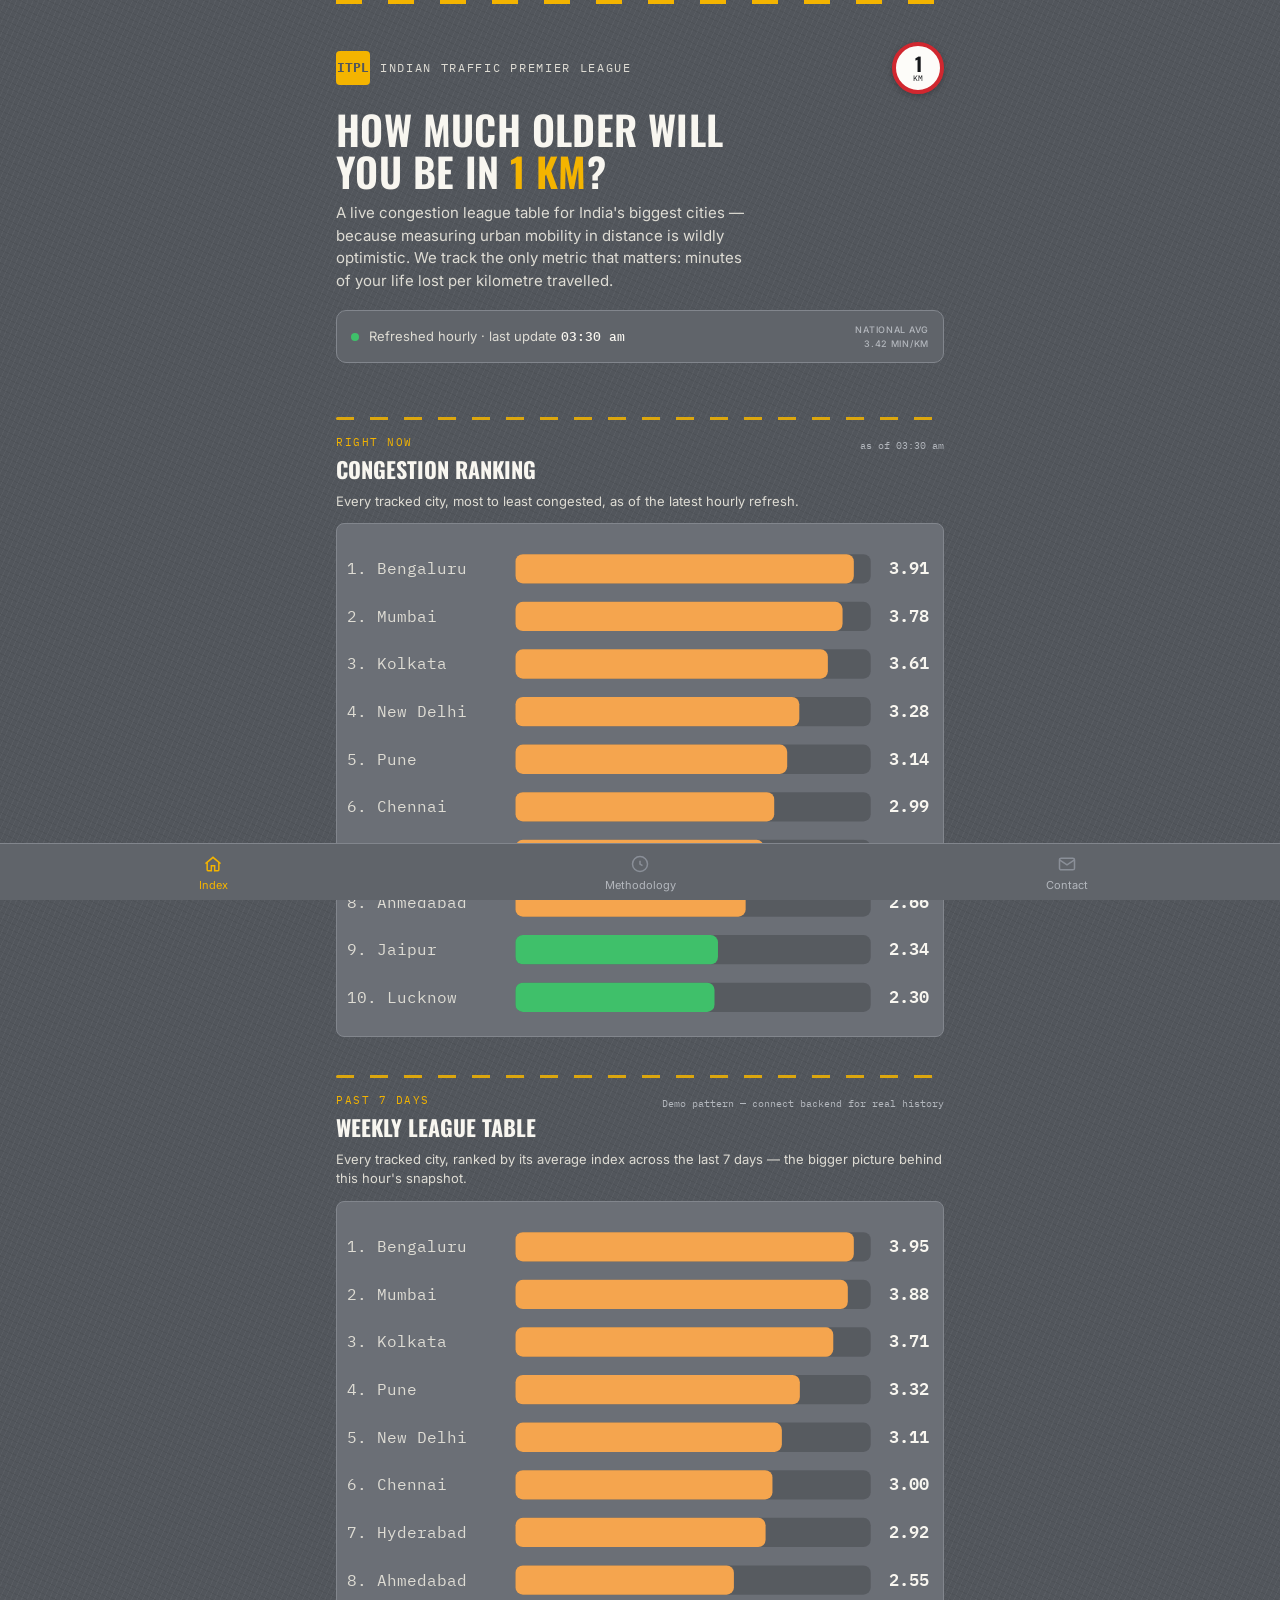
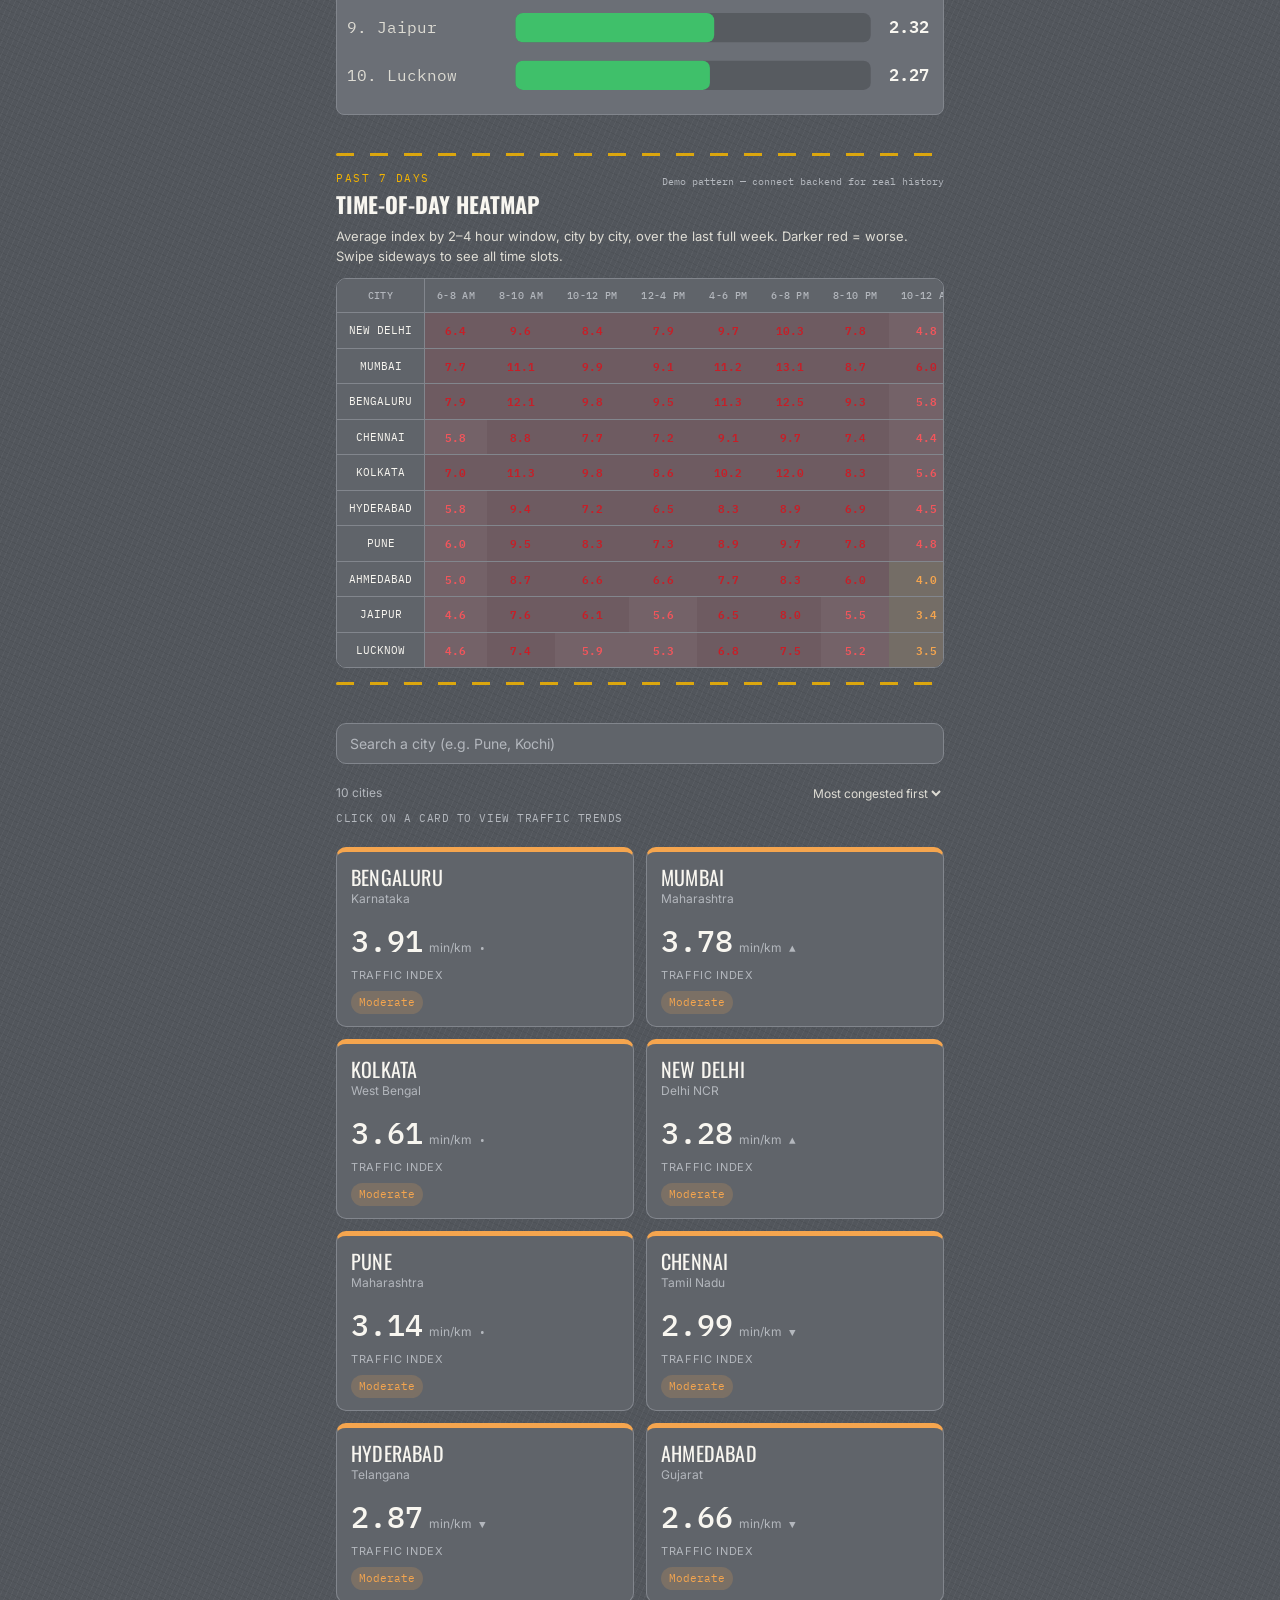
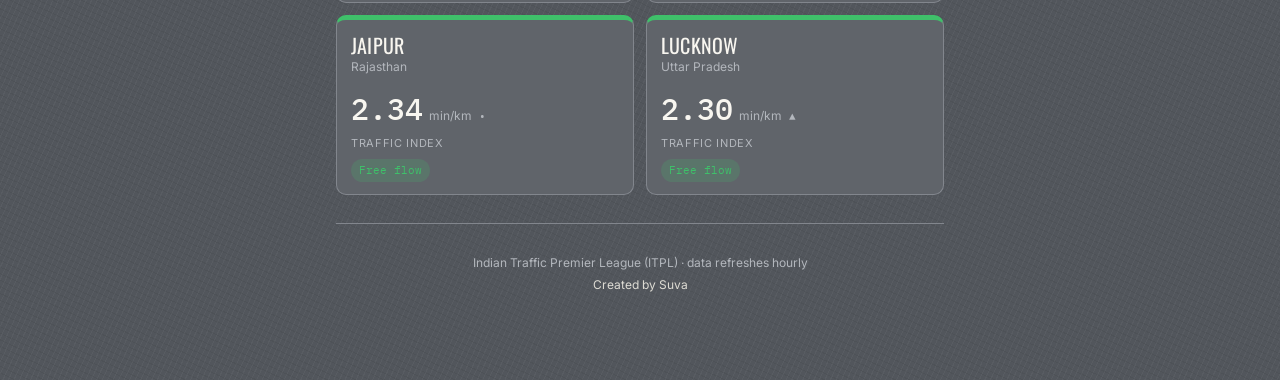
==== index.html @ f3265175 "Cloudfare" ====
<!DOCTYPE html>
<html lang="en">
<head>
<meta charset="UTF-8">
<meta name="viewport" content="width=device-width, initial-scale=1, viewport-fit=cover">
<title>Indian Traffic Premier League (ITPL)</title>
<meta name="description" content="Live traffic congestion league table for India's biggest cities, measured in minutes per kilometre across each city's eight border points. Updated every hour.">
<link rel="canonical" href="https://indian-traffic-premier-league.pages.dev/">

<!-- Open Graph (WhatsApp, Slack, Facebook, LinkedIn previews) -->
<meta property="og:type" content="website">
<meta property="og:site_name" content="Indian Traffic Premier League (ITPL)">
<meta property="og:title" content="Indian Traffic Premier League (ITPL) — Live City Traffic Rankings">
<meta property="og:description" content="Live traffic congestion league table for India's biggest cities, measured in minutes per kilometre. Updated every hour.">
<meta property="og:image" content="https://indian-traffic-premier-league.pages.dev/assets/og/og-home.png">
<meta property="og:image:width" content="1200">
<meta property="og:image:height" content="630">
<meta property="og:url" content="https://indian-traffic-premier-league.pages.dev/">

<!-- Twitter/X card (falls back to the same OG tags above if omitted, but explicit is safer) -->
<meta name="twitter:card" content="summary_large_image">
<meta name="twitter:title" content="Indian Traffic Premier League (ITPL) — Live City Traffic Rankings">
<meta name="twitter:description" content="Live traffic congestion league table for India's biggest cities, measured in minutes per kilometre. Updated every hour.">
<meta name="twitter:image" content="https://indian-traffic-premier-league.pages.dev/assets/og/og-home.png">

<link rel="preconnect" href="https://fonts.googleapis.com">
<link href="https://fonts.googleapis.com/css2?family=Oswald:wght@500;600;700&family=Inter:wght@400;500;600&family=IBM+Plex+Mono:wght@400;500;600&display=swap" rel="stylesheet">
<link rel="stylesheet" href="css/style.css">
</head>
<body>

<div class="wrap">

  <!-- ============ HOME VIEW (hero + ranking + city grid, all Index-tab only) ============ -->
  <main id="view-home" class="view active">

    <!-- HERO / HEADER -->
    <header class="hero">
      <div class="hero-inner">
        <div class="brand-row">
          <div class="brand-mark">ITPL</div>
          <div class="brand-name">Indian Traffic Premier League</div>
          <div class="speed-sign" aria-hidden="true">
            <span class="speed-sign-num">1</span>
            <span class="speed-sign-unit">KM</span>
          </div>
        </div>
        <h1 class="headline">How much older will<br>you be in <em>1&nbsp;km</em>?</h1>
        <p class="hero-sub">A live congestion league table for India's biggest cities — because measuring urban mobility in distance is wildly optimistic. We track the only metric that matters: minutes of your life lost per kilometre travelled.</p>

        <div class="live-ticker">
          <span class="live-dot" aria-hidden="true"></span>
          <span class="live-ticker-text">Refreshed hourly · last update <strong id="lastUpdated">—</strong></span>
          <div class="national-index">
            <span>National avg</span>
            <span id="nationalIndex">—</span>
          </div>
        </div>
      </div>
    </header>

    <!-- CITY RANKING (all cities, unfiltered) -->
    <section class="ranking-section">
      <div class="lane-divider" aria-hidden="true"></div>
      <div class="ranking-header">
        <div>
          <div class="page-eyebrow" style="margin-bottom:2px;">Right now</div>
          <h2 class="ranking-title">Congestion ranking</h2>
        </div>
        <span class="ranking-note" id="rankingNote"></span>
      </div>
      <p class="ranking-sub">Every tracked city, most to least congested, as of the latest hourly refresh.</p>
      <div class="chart-wrap ranking-wrap" id="rankingChart"><div class="chart-loading">Loading ranking…</div></div>
    </section>

    <!-- WEEKLY RANKING (avg index over the last 7 days) -->
    <section class="ranking-section">
      <div class="lane-divider" aria-hidden="true"></div>
      <div class="ranking-header">
        <div>
          <div class="page-eyebrow" style="margin-bottom:2px;">Past 7 days</div>
          <h2 class="ranking-title">Weekly league table</h2>
        </div>
        <span class="ranking-note" id="weeklyRankingNote"></span>
      </div>
      <p class="ranking-sub">Every tracked city, ranked by its average index across the last 7 days — the bigger picture behind this hour's snapshot.</p>
      <div class="chart-wrap ranking-wrap" id="weeklyRankingChart"><div class="chart-loading">Loading weekly ranking…</div></div>
    </section>

    <!-- TIME-OF-DAY HEATMAP -->
    <section class="ranking-section">
      <div class="lane-divider" aria-hidden="true"></div>
      <div class="ranking-header">
        <div>
          <div class="page-eyebrow" style="margin-bottom:2px;">Past 7 days</div>
          <h2 class="ranking-title">Time-of-day heatmap</h2>
        </div>
        <span class="ranking-note" id="heatmapNote"></span>
      </div>
      <p class="ranking-sub">Average index by 2–4 hour window, city by city, over the last full week. Darker red = worse. Swipe sideways to see all time slots.</p>
      <div class="heatmap-wrap" id="heatmapView"><div class="chart-loading">Loading heatmap…</div></div>
      <div class="lane-divider" aria-hidden="true"></div>
    </section>

    <div class="controls">
      <input type="search" id="citySearch" class="search-input" placeholder="Search a city (e.g. Pune, Kochi)" aria-label="Search city">
    </div>

    <div class="sort-row">
      <span id="cityCount">— cities</span>
      <label for="sortSelect" class="sr-only">Sort cities</label>
      <select id="sortSelect">
        <option value="index-desc">Most congested first</option>
        <option value="index-asc">Free-flowing first</option>
        <option value="name-asc">City name (A–Z)</option>
      </select>
    </div>

    <p class="grid-hint">Click on a card to view traffic trends</p>

    <div id="cityGrid" class="city-grid" aria-live="polite"></div>
    <div id="emptyState" class="empty-state" style="display:none;">No cities match your search.</div>

  </main>

  <!-- ============ METHODOLOGY VIEW ============ -->
  <section id="view-methodology" class="view">
    <div class="page-header">
      <div class="page-eyebrow">Methodology</div>
      <h2 class="page-title">How the index is built</h2>
      <p class="page-intro">The index turns live driving times into one honest number per city: how many minutes it currently takes to cover one kilometre, on average, along that city's busiest cross-city corridors.</p>
    </div>

    <div class="method-step">
      <div class="method-num">1</div>
      <div class="method-body">
        <h3>Fix eight border points</h3>
        <p>Every city gets eight reference points sitting roughly at its outer limits: North, South, East, West, North-East, North-West, South-East and South-West — typically toll plazas, checkposts or well-known junctions at the city boundary.</p>
      </div>
    </div>

    <div class="method-step">
      <div class="method-num">2</div>
      <div class="method-body">
        <h3>Drive four corridors, not eight legs</h3>
        <p>The eight points form four opposite pairs. We pull live, traffic-aware driving distance and duration for each pair:</p>
        <ul>
          <li>East → West</li>
          <li>North → South</li>
          <li>North-East → South-West</li>
          <li>North-West → South-East</li>
        </ul>
        <p>Together these four corridors cut through the city centre from every compass direction, giving a fair read on congestion regardless of which side of town you're on.</p>
      </div>
    </div>

    <div class="method-step">
      <div class="method-num">3</div>
      <div class="method-body">
        <h3>Pull live traffic, not the timetable time</h3>
        <p>Each request is sent with a departure time of "now," which forces Google's routing engine to return traffic-aware duration rather than free-flow base time. This is what makes the index reflect what a driver would actually experience right now.</p>
      </div>
    </div>

    <div class="method-step">
      <div class="method-num">4</div>
      <div class="method-body">
        <h3>Convert to one number: minutes per kilometre</h3>
        <p>We add up the distance of all four corridors and the traffic-aware time it takes to drive them, then divide time by distance:</p>
        <div class="formula-box">Index (min/km) = Total travel time (min) ÷ Total distance (km)</div>
        <p>A city where the index reads 4.5 means: on average, expect roughly four-and-a-half minutes for every kilometre travelled along its main cross-city routes right now. Lower is better — it means traffic is moving freely.</p>
      </div>
    </div>

    <div class="method-step">
      <div class="method-num">5</div>
      <div class="method-body">
        <h3>Refresh every hour</h3>
        <p>A scheduled job re-runs the calculation for every city once an hour and republishes the results, so the index tracks how congestion builds through the morning and evening peaks and eases overnight.</p>
      </div>
    </div>

    <h3 style="font-family:var(--font-display);text-transform:uppercase;font-size:16px;margin:26px 0 4px;">Reading the congestion bands</h3>
    <div class="legend-grid">
      <div class="legend-item"><span class="legend-swatch" style="background:var(--signal-green)"></span>Free flow — under 2.5 min/km</div>
      <div class="legend-item"><span class="legend-swatch" style="background:var(--caution-amber)"></span>Moderate — 2.5 to 4 min/km</div>
      <div class="legend-item"><span class="legend-swatch" style="background:var(--alert-red)"></span>Heavy — 4 to 6 min/km</div>
      <div class="legend-item"><span class="legend-swatch" style="background:var(--severe-red)"></span>Severe — above 6 min/km</div>
    </div>

    <div class="caveat-box">
      <strong>Honest limitations.</strong> Border points approximate a city's outer limits and are periodically reviewed as cities grow — they are reference markers, not administrative boundaries. Because the index averages just four corridors, it describes overall cross-city conditions, not any single street or your specific route. Treat it as a city-level pulse check, not a substitute for live navigation before you drive.
    </div>
  </section>

  <!-- ============ CONTACT VIEW ============ -->
  <section id="view-contact" class="view">
    <div class="page-header">
      <div class="page-eyebrow">Contact</div>
      <h2 class="page-title">Get in touch</h2>
      <p class="page-intro">Spotted a wrong border point, a city we're missing, or an idea worth adding? Tell us.</p>
    </div>

    <div class="contact-card">
      <h3>Send feedback</h3>
      <p>This opens your email app with a message addressed to <span class="email-line">suvadipchakraborty@gmail.com</span>. Edit it however you like before sending.</p>
      <label class="sr-only" for="fbSubject">Subject</label>
      <input class="feedback-input" id="fbSubject" type="text" placeholder="Subject, e.g. Wrong border point for Nagpur">
      <label class="sr-only" for="fbMessage">Message</label>
      <textarea class="feedback-input" id="fbMessage" placeholder="Tell us what you noticed or what you'd like to see..."></textarea>
      <button class="btn-primary" id="sendFeedback">Open in email app →</button>
    </div>

    <div class="contact-card">
      <h3>What's useful to include</h3>
      <ul style="font-size:13.5px;color:var(--chalk-dim);padding-left:18px;margin:0;">
        <li>A city you'd like added to the tracked list</li>
        <li>A better/more accurate border checkpoint for an existing city</li>
        <li>Bugs, confusing numbers, or anything that looks off</li>
        <li>Feature ideas — trends, city comparisons, alerts, etc.</li>
      </ul>
    </div>
  </section>

</div>

<!-- ============ CITY DETAIL SHEET ============ -->
<div id="sheetBackdrop" class="sheet-backdrop" role="dialog" aria-modal="true" aria-labelledby="sheetTitle">
  <div class="sheet" style="position:relative;">
    <button class="sheet-close" id="sheetClose" aria-label="Close">✕</button>
    <div class="sheet-handle"></div>
    <div class="sheet-state" id="sheetState"></div>
    <h2 class="sheet-title" id="sheetTitle"></h2>

    <div class="sheet-index-big">
      <span class="val" id="sheetIndexVal"></span>
      <span class="unit">min / km · <span id="sheetLevel"></span></span>
    </div>
    <div class="level-tag" id="sheetLevelTag" style="display:inline-block;"></div>

    <div class="compass" id="compass">
      <div class="center-mark"></div>
    </div>

    <h3 style="font-family:var(--font-display);text-transform:uppercase;font-size:14px;margin:6px 0 2px;">Corridor breakdown</h3>
    <div class="leg-list" id="legList"></div>

    <div class="trend-section">
      <div class="trend-title-row">
        <h3>Last 24 hours</h3>
        <span class="trend-note" id="trend24Note"></span>
      </div>
      <div class="chart-wrap" id="chart24h"><div class="chart-loading">Loading trend…</div></div>
    </div>

    <div class="trend-section">
      <div class="trend-title-row">
        <h3>Last 7 days <span class="trend-sub">(latest hour each day)</span></h3>
        <span class="trend-note" id="trend7dNote"></span>
      </div>
      <div class="chart-wrap" id="chart7d"><div class="chart-loading">Loading trend…</div></div>
    </div>

    <div class="sheet-note">Distances and times are pulled with a live departure time, so they reflect current traffic rather than the free-flow baseline. Figures update every hour.</div>
  </div>
</div>

<!-- ============ BOTTOM NAV ============ -->
<nav class="bottom-nav">
  <button data-view="home" class="active">
    <span class="icon">
      <svg width="20" height="20" viewBox="0 0 24 24" fill="none" stroke="#8a8f98" stroke-width="1.8"><path d="M3 11.5 12 4l9 7.5"/><path d="M5 10v9a1 1 0 0 0 1 1h4v-6h4v6h4a1 1 0 0 0 1-1v-9"/></svg>
    </span>
    Index
  </button>
  <button data-view="methodology">
    <span class="icon">
      <svg width="20" height="20" viewBox="0 0 24 24" fill="none" stroke="#8a8f98" stroke-width="1.8"><circle cx="12" cy="12" r="9"/><path d="M12 8v4l3 2"/></svg>
    </span>
    Methodology
  </button>
  <button data-view="contact">
    <span class="icon">
      <svg width="20" height="20" viewBox="0 0 24 24" fill="none" stroke="#8a8f98" stroke-width="1.8"><rect x="3" y="5" width="18" height="14" rx="2"/><path d="m3 7 9 6 9-6"/></svg>
    </span>
    Contact
  </button>
</nav>

<div class="wrap">
  <footer>
    <div>Indian Traffic Premier League (ITPL) · data refreshes hourly</div>
    <div class="credit">Created by Suva</div>
  </footer>
</div>

<script src="js/app.js"></script>
</body>
</html>
---- css/style.css ----
/* =========================================================
   The Great Indian Traffic Index
   Design system: "Highway Milestone"
   Asphalt darks + kilometre-stone paint colours + odometer type
   ========================================================= */

:root {
  /* Colour tokens â€” "daytime asphalt" road palette */
  --asphalt:        #52565c;
  --asphalt-2:      #60646a;
  --asphalt-3:      #6b6f76;
  --asphalt-4:      #797d84;
  --lane-line:      #82868d;
  --chalk:          #f8f6f0;
  --chalk-dim:      #dedcd4;
  --muted:          #b3b7bd;

  --milestone-yellow:#f4b400;
  --milestone-yellow-deep:#c98e00;
  --signal-green:    #3fc06a;
  --caution-amber:   #f5a54e;
  --alert-red:       #f2555b;
  --severe-red:      #c81e27;
  --sign-red:        #d1272f;

  /* Type */
  --font-display: 'Oswald', 'Arial Narrow', sans-serif;
  --font-body: 'Inter', -apple-system, BlinkMacSystemFont, sans-serif;
  --font-mono: 'IBM Plex Mono', 'Courier New', monospace;

  --radius: 10px;
  --max-width: 640px;
}

* { box-sizing: border-box; }

html {
  -webkit-tap-highlight-color: transparent;
  overflow-x: hidden;
  max-width: 100vw;
}

body {
  margin: 0;
  overflow-x: hidden;
  max-width: 100vw;
  background:
    repeating-linear-gradient(115deg, rgba(255,255,255,0.035) 0px, rgba(255,255,255,0.035) 1px, transparent 1px, transparent 5px),
    repeating-linear-gradient(25deg, rgba(0,0,0,0.05) 0px, rgba(0,0,0,0.05) 1px, transparent 1px, transparent 6px),
    var(--asphalt);
  color: var(--chalk);
  font-family: var(--font-body);
  line-height: 1.5;
  -webkit-font-smoothing: antialiased;
  padding-bottom: 72px; /* bottom nav clearance */
}

a { color: inherit; }

.wrap {
  max-width: var(--max-width);
  margin: 0 auto;
  padding: 0 16px;
}

/* ---------- Header / Hero ---------- */

.hero {
  position: relative;
  padding: 28px 0 22px;
  background:
    repeating-linear-gradient(
      90deg,
      var(--milestone-yellow) 0px,
      var(--milestone-yellow) 26px,
      transparent 26px,
      transparent 52px
    );
  background-size: 52px 4px;
  background-repeat: repeat-x;
  background-position: left top;
}

.hero-inner { padding-top: 14px; }

.brand-row {
  display: flex;
  align-items: center;
  gap: 10px;
  margin-bottom: 14px;
}

.brand-mark {
  width: 34px;
  height: 34px;
  border-radius: 4px;
  background: var(--milestone-yellow);
  color: var(--asphalt);
  font-family: var(--font-mono);
  font-weight: 700;
  display: flex;
  align-items: center;
  justify-content: center;
  font-size: 13px;
  flex-shrink: 0;
}

.brand-name {
  font-family: var(--font-mono);
  font-size: 12px;
  letter-spacing: 0.14em;
  text-transform: uppercase;
  color: var(--chalk-dim);
}

.speed-sign {
  margin-left: auto;
  width: 52px;
  height: 52px;
  border-radius: 50%;
  background: #fdfcf9;
  border: 4px solid var(--sign-red);
  box-shadow: 0 2px 6px rgba(0,0,0,0.25);
  display: flex;
  flex-direction: column;
  align-items: center;
  justify-content: center;
  color: #16181b;
  flex-shrink: 0;
  line-height: 1;
}
.speed-sign-num {
  font-family: var(--font-display);
  font-weight: 700;
  font-size: 19px;
}
.speed-sign-unit {
  font-family: var(--font-mono);
  font-size: 8px;
  letter-spacing: 0.04em;
  margin-top: 1px;
}

h1.headline {
  font-family: var(--font-display);
  font-weight: 600;
  font-size: 34px;
  line-height: 1.05;
  letter-spacing: 0.01em;
  text-transform: uppercase;
  margin: 0 0 10px;
}

h1.headline em {
  font-style: normal;
  color: var(--milestone-yellow);
}

.hero-sub {
  color: var(--chalk-dim);
  font-size: 15px;
  max-width: 46ch;
  margin: 0 0 18px;
}

.live-ticker {
  display: flex;
  align-items: center;
  gap: 10px;
  background: var(--asphalt-2);
  border: 1px solid var(--lane-line);
  border-radius: var(--radius);
  padding: 12px 14px;
}

.live-dot {
  width: 8px;
  height: 8px;
  border-radius: 50%;
  background: var(--signal-green);
  box-shadow: 0 0 0 0 rgba(63,192,106,0.6);
  animation: pulse 2.4s infinite;
  flex-shrink: 0;
}

@media (prefers-reduced-motion: reduce) {
  .live-dot { animation: none; }
}

@keyframes pulse {
  0%   { box-shadow: 0 0 0 0 rgba(63,192,106,0.55); }
  70%  { box-shadow: 0 0 0 8px rgba(63,192,106,0); }
  100% { box-shadow: 0 0 0 0 rgba(63,192,106,0); }
}

.live-ticker-text { font-size: 13px; color: var(--chalk-dim); }
.live-ticker-text strong {
  color: var(--chalk);
  font-family: var(--font-mono);
  font-weight: 500;
}

.national-index {
  margin-left: auto;
  text-align: right;
  font-family: var(--font-mono);
  font-size: 20px;
  font-weight: 500;
  color: var(--milestone-yellow);
  white-space: nowrap;
}
.national-index span {
  display: block;
  font-size: 9px;
  color: var(--muted);
  letter-spacing: 0.08em;
  text-transform: uppercase;
  font-family: var(--font-body);
}

/* ---------- Lane divider (road-marking section break) ---------- */

.lane-divider {
  height: 3px;
  margin: 14px 0;
  background: repeating-linear-gradient(
    90deg,
    var(--milestone-yellow) 0px,
    var(--milestone-yellow) 18px,
    transparent 18px,
    transparent 34px
  );
  border-radius: 2px;
  opacity: 0.85;
}

/* ---------- Ranking chart ---------- */

.ranking-section { padding: 18px 0 6px; }

.ranking-header {
  display: flex;
  justify-content: space-between;
  align-items: flex-start;
  gap: 10px;
}

.ranking-title {
  font-family: var(--font-display);
  font-size: 22px;
  text-transform: uppercase;
  margin: 0;
}

.ranking-note {
  font-family: var(--font-mono);
  font-size: 10px;
  color: var(--muted);
  white-space: nowrap;
  margin-top: 4px;
}

.ranking-sub {
  color: var(--chalk-dim);
  font-size: 13px;
  margin: 6px 0 12px;
}

.ranking-wrap { padding: 12px 12px 8px; }

.rank-label { fill: var(--chalk-dim); font-family: var(--font-mono); font-size: 9px; }
.rank-value { fill: var(--chalk); font-family: var(--font-mono); font-size: 9.5px; font-weight: 600; }
.rank-track { fill: rgba(0,0,0,0.18); }

/* ---------- Heatmap ---------- */

.heatmap-wrap {
  overflow-x: auto;
  -webkit-overflow-scrolling: touch;
  border: 1px solid var(--lane-line);
  border-radius: var(--radius);
  background: var(--asphalt-2);
}

.heatmap-table {
  border-collapse: collapse;
  width: max-content;
  min-width: 100%;
}

.heatmap-table th,
.heatmap-table td {
  padding: 9px 12px;
  font-family: var(--font-mono);
  font-size: 11px;
  text-align: center;
  white-space: nowrap;
  border-bottom: 1px solid var(--lane-line);
}

.heatmap-table th {
  color: var(--muted);
  font-weight: 500;
  font-size: 10px;
  text-transform: uppercase;
  letter-spacing: 0.03em;
}

.heat-city,
.heat-city-header {
  position: sticky;
  left: 0;
  background: var(--asphalt-2);
  text-align: left;
  font-family: var(--font-display);
  text-transform: uppercase;
  font-size: 12px;
  z-index: 1;
  border-right: 1px solid var(--lane-line);
}

.heat-cell { font-weight: 600; }
.heat-empty { color: var(--muted); font-weight: 400; }

.heatmap-table tbody tr:last-child td { border-bottom: none; }

/* ---------- Controls ---------- */

.controls {
  display: flex;
  gap: 8px;
  padding: 18px 0 6px;
  align-items: center;
}

.search-input {
  flex: 1;
  background: var(--asphalt-2);
  border: 1px solid var(--lane-line);
  color: var(--chalk);
  border-radius: var(--radius);
  padding: 11px 13px;
  font-size: 14px;
  font-family: var(--font-body);
}
.search-input::placeholder { color: var(--muted); }
.search-input:focus {
  outline: none;
  border-color: var(--milestone-yellow);
}

.sort-row {
  display: flex;
  justify-content: space-between;
  align-items: center;
  padding: 14px 0 4px;
  color: var(--muted);
  font-size: 12px;
}

.sort-row select {
  background: transparent;
  color: var(--chalk-dim);
  border: none;
  font-family: var(--font-body);
  font-size: 12px;
}

/* ---------- Milestone cards ---------- */

.city-grid {
  display: grid;
  grid-template-columns: 1fr;
  gap: 12px;
  padding: 10px 0 8px;
}

@media (min-width: 480px) {
  .city-grid { grid-template-columns: 1fr 1fr; }
}

.milestone-card {
  background: var(--asphalt-2);
  border: 1px solid var(--lane-line);
  border-top: 5px solid var(--signal-green);
  border-radius: var(--radius);
  padding: 14px 14px 12px;
  cursor: pointer;
  transition: transform 0.15s ease, border-color 0.15s ease;
  text-align: left;
  width: 100%;
  color: inherit;
  font: inherit;
}

.milestone-card:hover,
.milestone-card:focus-visible {
  transform: translateY(-2px);
  border-color: var(--milestone-yellow);
  outline: none;
}

.milestone-card.level-free    { border-top-color: var(--signal-green); }
.milestone-card.level-moderate{ border-top-color: var(--caution-amber); }
.milestone-card.level-heavy   { border-top-color: var(--alert-red); }
.milestone-card.level-severe  { border-top-color: var(--severe-red); }

.card-top {
  display: flex;
  justify-content: space-between;
  align-items: flex-start;
  margin-bottom: 10px;
}

.card-city {
  font-family: var(--font-display);
  font-size: 20px;
  text-transform: uppercase;
  letter-spacing: 0.01em;
  line-height: 1.1;
}

.card-state {
  color: var(--muted);
  font-size: 12px;
  margin-top: 2px;
}

.card-index-row {
  display: flex;
  align-items: baseline;
  gap: 6px;
  margin-top: 6px;
}

.card-index-value {
  font-family: var(--font-mono);
  font-size: 30px;
  font-weight: 500;
}

.card-index-unit {
  font-size: 12px;
  color: var(--muted);
}

.card-index-label {
  font-size: 11px;
  color: var(--muted);
  text-transform: uppercase;
  letter-spacing: 0.06em;
  margin-top: 4px;
}

.level-tag {
  display: inline-block;
  margin-top: 8px;
  font-size: 11px;
  font-family: var(--font-mono);
  padding: 3px 8px;
  border-radius: 20px;
}

.level-free     .level-tag { background: rgba(63,192,106,0.18); color: var(--signal-green); }
.level-moderate .level-tag { background: rgba(245,165,78,0.18); color: var(--caution-amber); }
.level-heavy    .level-tag { background: rgba(242,85,91,0.18); color: var(--alert-red); }
.level-severe   .level-tag { background: rgba(200,30,39,0.28); color: #ffb0b3; }

.trend {
  font-family: var(--font-mono);
  font-size: 11px;
  color: var(--muted);
  margin-left: 4px;
}

.empty-state {
  text-align: center;
  padding: 40px 20px;
  color: var(--muted);
  font-size: 14px;
}

.grid-hint {
  font-family: var(--font-mono);
  font-size: 11px;
  color: var(--muted);
  text-transform: uppercase;
  letter-spacing: 0.05em;
  margin: 4px 0 10px;
}

/* ---------- City detail (modal sheet) ---------- */

.sheet-backdrop {
  position: fixed;
  inset: 0;
  background: rgba(10,11,13,0.72);
  display: none;
  align-items: flex-end;
  z-index: 50;
}
.sheet-backdrop.open { display: flex; }

.sheet {
  background: var(--asphalt-2);
  border-top: 4px solid var(--milestone-yellow);
  border-radius: 16px 16px 0 0;
  width: 100%;
  max-width: var(--max-width);
  margin: 0 auto;
  max-height: 88vh;
  overflow-y: auto;
  padding: 20px 18px 28px;
  animation: sheet-up 0.22s ease;
}

@keyframes sheet-up {
  from { transform: translateY(16px); opacity: 0; }
  to { transform: translateY(0); opacity: 1; }
}

.sheet-handle {
  width: 36px;
  height: 4px;
  background: var(--lane-line);
  border-radius: 4px;
  margin: 0 auto 16px;
}

.sheet-close {
  position: absolute;
  right: 14px;
  top: 14px;
  background: var(--asphalt-3);
  border: 1px solid var(--lane-line);
  color: var(--chalk);
  width: 30px;
  height: 30px;
  border-radius: 50%;
  cursor: pointer;
  font-size: 16px;
  line-height: 1;
}

.sheet-title {
  font-family: var(--font-display);
  font-size: 26px;
  text-transform: uppercase;
}

.sheet-state { color: var(--muted); font-size: 13px; margin-bottom: 18px; }

.sheet-index-big {
  display: flex;
  align-items: baseline;
  gap: 8px;
  margin-bottom: 4px;
}
.sheet-index-big .val {
  font-family: var(--font-mono);
  font-size: 44px;
  font-weight: 500;
}
.sheet-index-big .unit { color: var(--muted); font-size: 14px; }

.compass {
  position: relative;
  width: 100%;
  max-width: 260px;
  aspect-ratio: 1;
  margin: 22px auto 18px;
  border-radius: 50%;
  border: 1px dashed var(--lane-line);
}
.compass::before,
.compass::after {
  content: '';
  position: absolute;
  background: var(--lane-line);
}
.compass::before { left: 0; right: 0; top: 50%; height: 1px; }
.compass::after { top: 0; bottom: 0; left: 50%; width: 1px; }
.compass .pt {
  position: absolute;
  font-family: var(--font-mono);
  font-size: 10px;
  color: var(--chalk-dim);
  background: var(--asphalt-2);
  padding: 2px 5px;
  border-radius: 3px;
  border: 1px solid var(--lane-line);
  transform: translate(-50%, -50%);
  white-space: nowrap;
}
.compass .center-mark {
  position: absolute;
  left: 50%; top: 50%;
  width: 8px; height: 8px;
  background: var(--milestone-yellow);
  border-radius: 50%;
  transform: translate(-50%, -50%);
}

.leg-list { margin-top: 8px; }

.leg-row {
  display: flex;
  justify-content: space-between;
  align-items: center;
  padding: 11px 0;
  border-bottom: 1px solid var(--lane-line);
}
.leg-row:last-child { border-bottom: none; }

.leg-pair {
  font-family: var(--font-mono);
  font-size: 13px;
  color: var(--chalk);
}
.leg-route {
  font-size: 11px;
  color: var(--muted);
  margin-top: 2px;
}
.leg-nums {
  text-align: right;
  font-family: var(--font-mono);
  font-size: 13px;
}
.leg-nums .kmh { color: var(--muted); font-size: 11px; }

.trend-section { margin-top: 22px; }

.trend-title-row {
  display: flex;
  align-items: baseline;
  justify-content: space-between;
  margin-bottom: 8px;
}
.trend-title-row h3 {
  font-family: var(--font-display);
  text-transform: uppercase;
  font-size: 14px;
  margin: 0;
}
.trend-sub {
  font-family: var(--font-body);
  text-transform: none;
  font-size: 11px;
  color: var(--muted);
}
.trend-note {
  font-family: var(--font-mono);
  font-size: 10px;
  color: var(--muted);
  text-transform: uppercase;
  letter-spacing: 0.04em;
}

.chart-wrap {
  background: var(--asphalt-3);
  border: 1px solid var(--lane-line);
  border-radius: 8px;
  padding: 10px 10px 4px;
}

.chart-loading {
  padding: 30px 0;
  text-align: center;
  color: var(--muted);
  font-size: 12px;
}

.chart-svg { width: 100%; height: auto; display: block; }
.chart-grid-line { stroke: var(--lane-line); stroke-width: 1; }
.chart-area { fill: var(--milestone-yellow); opacity: 0.12; }
.chart-line { fill: none; stroke: var(--milestone-yellow); stroke-width: 2; stroke-linejoin: round; stroke-linecap: round; }
.chart-dot { fill: var(--asphalt-3); stroke: var(--milestone-yellow); stroke-width: 1.6; }
.chart-axis-label { fill: var(--muted); font-family: var(--font-mono); font-size: 8.5px; }
.chart-value-label { fill: var(--chalk-dim); font-family: var(--font-mono); font-size: 8.5px; }

.sheet-note {
  margin-top: 18px;
  padding: 12px 13px;
  background: var(--asphalt-3);
  border-radius: 8px;
  font-size: 12px;
  color: var(--chalk-dim);
}

/* ---------- Section headers (shared) ---------- */

.page-header {
  padding: 26px 0 6px;
}
.page-eyebrow {
  font-family: var(--font-mono);
  font-size: 11px;
  letter-spacing: 0.14em;
  text-transform: uppercase;
  color: var(--milestone-yellow);
  margin-bottom: 8px;
}
.page-title {
  font-family: var(--font-display);
  font-size: 28px;
  text-transform: uppercase;
  margin: 0 0 8px;
}
.page-intro {
  color: var(--chalk-dim);
  font-size: 14px;
  max-width: 52ch;
  margin-bottom: 22px;
}

/* ---------- Methodology ---------- */

.method-step {
  display: flex;
  gap: 14px;
  padding: 18px 0;
  border-top: 1px solid var(--lane-line);
}
.method-step:first-of-type { border-top: none; }

.method-num {
  font-family: var(--font-mono);
  font-size: 13px;
  color: var(--asphalt);
  background: var(--milestone-yellow);
  width: 26px;
  height: 26px;
  border-radius: 50%;
  display: flex;
  align-items: center;
  justify-content: center;
  flex-shrink: 0;
}

.method-body { min-width: 0; }

.method-body h3 {
  font-family: var(--font-display);
  font-size: 16px;
  text-transform: uppercase;
  margin: 0 0 6px;
  letter-spacing: 0.01em;
}
.method-body p, .method-body ul {
  font-size: 13.5px;
  color: var(--chalk-dim);
  margin: 0 0 6px;
}
.method-body ul { padding-left: 18px; }

.formula-box {
  background: var(--asphalt-2);
  border: 1px solid var(--lane-line);
  border-left: 3px solid var(--milestone-yellow);
  border-radius: 6px;
  padding: 14px 16px;
  font-family: var(--font-mono);
  font-size: 13px;
  margin: 20px 0;
  white-space: normal;
  overflow-wrap: break-word;
}

.legend-grid {
  display: grid;
  grid-template-columns: 1fr 1fr;
  gap: 10px;
  margin: 18px 0 8px;
}
.legend-item {
  display: flex;
  align-items: center;
  gap: 8px;
  font-size: 12.5px;
  color: var(--chalk-dim);
}
.legend-swatch {
  width: 13px; height: 13px;
  border-radius: 2px;
  flex-shrink: 0;
  transform: rotate(45deg);
  border: 1.5px solid rgba(255,255,255,0.35);
}

.caveat-box {
  margin-top: 26px;
  padding: 16px;
  background: var(--asphalt-2);
  border: 1px dashed var(--lane-line);
  border-radius: 8px;
  font-size: 12.5px;
  color: var(--chalk-dim);
}
.caveat-box strong { color: var(--chalk); }

/* ---------- Contact ---------- */

.contact-card {
  background: var(--asphalt-2);
  border: 1px solid var(--lane-line);
  border-radius: var(--radius);
  padding: 20px;
  margin-bottom: 16px;
}

.contact-card h3 {
  font-family: var(--font-display);
  text-transform: uppercase;
  font-size: 16px;
  margin: 0 0 8px;
}

.contact-card p { font-size: 13.5px; color: var(--chalk-dim); }

textarea.feedback-input,
input.feedback-input {
  width: 100%;
  background: var(--asphalt-3);
  border: 1px solid var(--lane-line);
  border-radius: 8px;
  color: var(--chalk);
  padding: 10px 12px;
  font-family: var(--font-body);
  font-size: 13.5px;
  margin-top: 10px;
}
textarea.feedback-input { min-height: 100px; resize: vertical; }

.btn-primary {
  display: inline-flex;
  align-items: center;
  gap: 8px;
  background: var(--milestone-yellow);
  color: var(--asphalt);
  border: none;
  font-weight: 600;
  font-family: var(--font-body);
  font-size: 14px;
  padding: 12px 18px;
  border-radius: 8px;
  cursor: pointer;
  margin-top: 14px;
}
.btn-primary:hover { background: var(--milestone-yellow-deep); }

.email-line {
  font-family: var(--font-mono);
  color: var(--milestone-yellow);
  font-size: 14px;
}

/* ---------- Footer ---------- */

footer {
  padding: 30px 0 14px;
  text-align: center;
  color: var(--muted);
  font-size: 12px;
  border-top: 1px solid var(--lane-line);
  margin-top: 20px;
}
footer .credit { color: var(--chalk-dim); margin-top: 4px; }

/* ---------- Bottom nav ---------- */

.bottom-nav {
  position: fixed;
  bottom: 0; left: 0; right: 0;
  background: var(--asphalt-2);
  border-top: 1px solid var(--lane-line);
  display: flex;
  z-index: 40;
  padding-bottom: env(safe-area-inset-bottom, 0);
}

.bottom-nav button {
  flex: 1;
  background: transparent;
  border: none;
  color: var(--muted);
  font-family: var(--font-body);
  font-size: 11px;
  padding: 10px 0 8px;
  display: flex;
  flex-direction: column;
  align-items: center;
  gap: 4px;
  cursor: pointer;
}

.bottom-nav button .icon {
  width: 20px;
  height: 20px;
  display: flex;
  align-items: center;
  justify-content: center;
}

.bottom-nav button.active { color: var(--milestone-yellow); }
.bottom-nav button.active .icon svg { stroke: var(--milestone-yellow); }

.view { display: none; }
.view.active { display: block; }

/* ---------- Utility ---------- */

.sr-only {
  position: absolute;
  width: 1px; height: 1px;
  padding: 0; margin: -1px;
  overflow: hidden;
  clip: rect(0,0,0,0);
  border: 0;
}

@media (min-width: 480px) {
  h1.headline { font-size: 40px; }
}
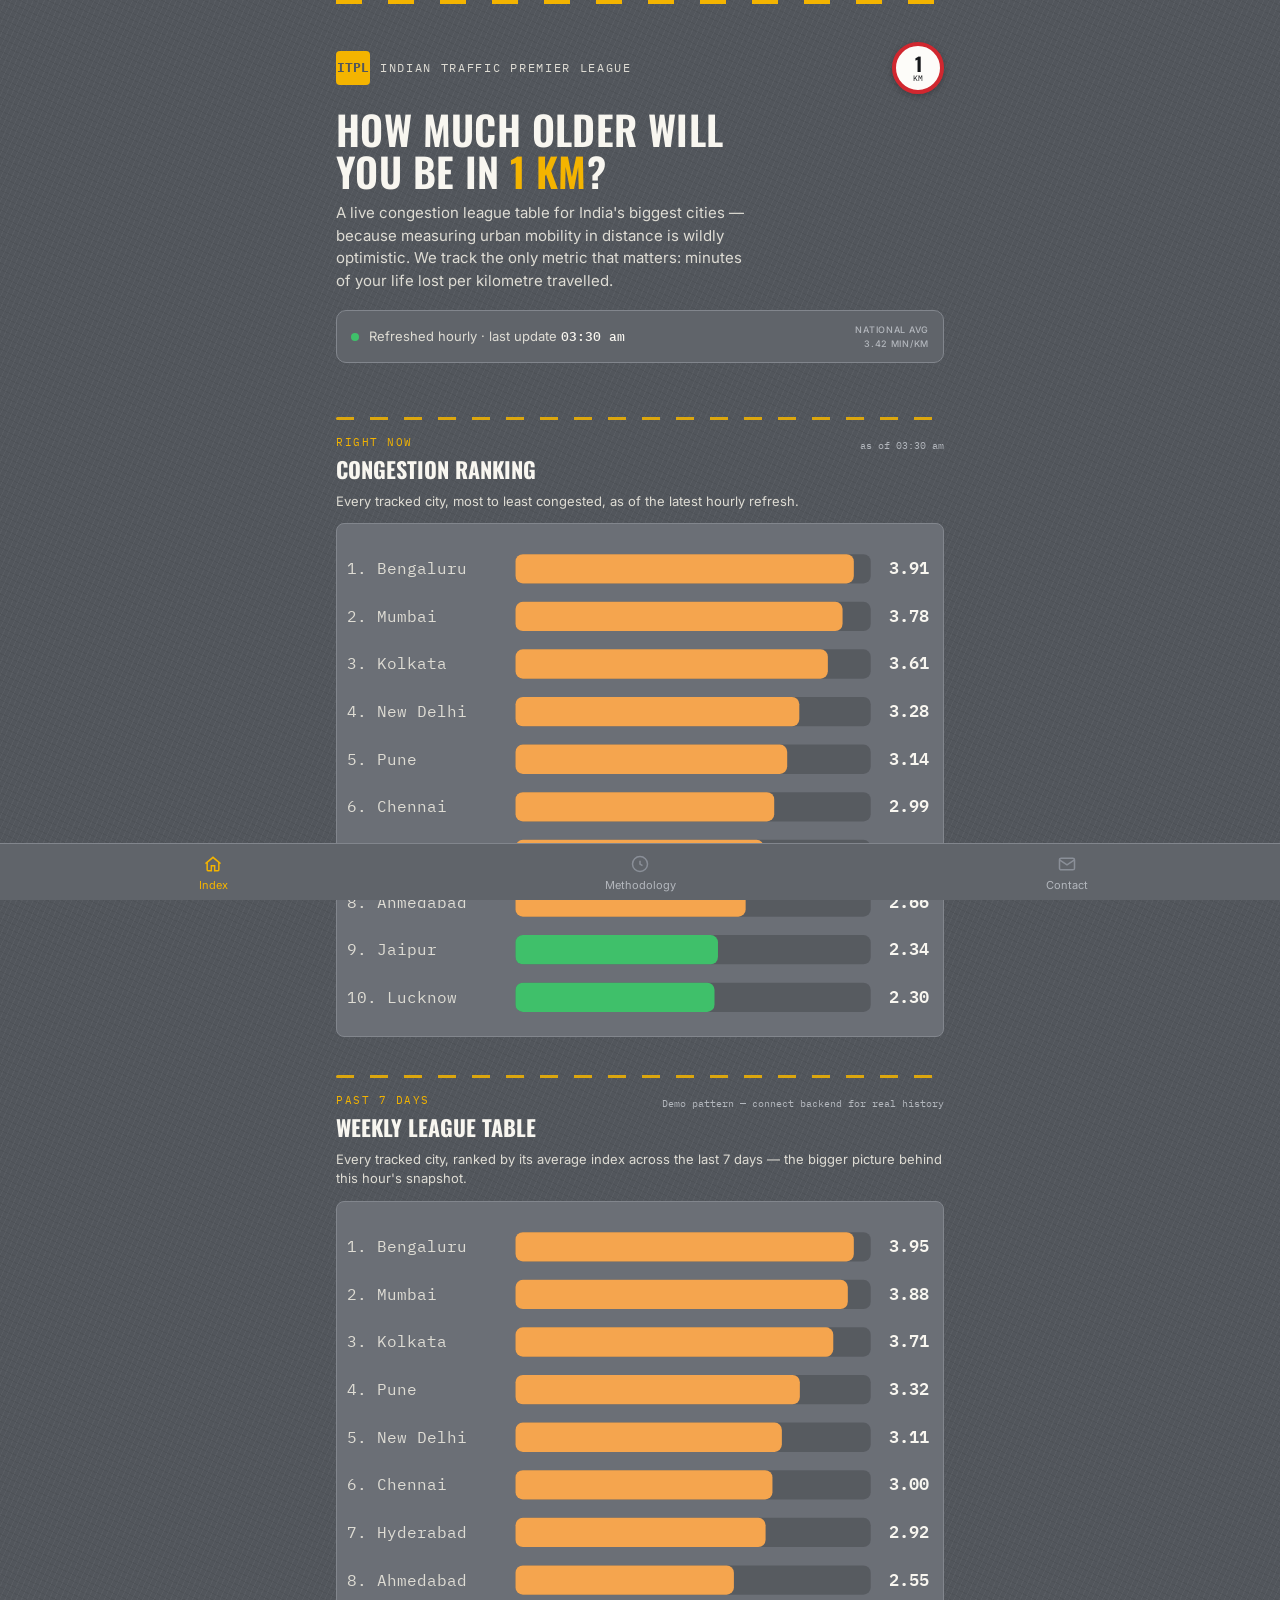
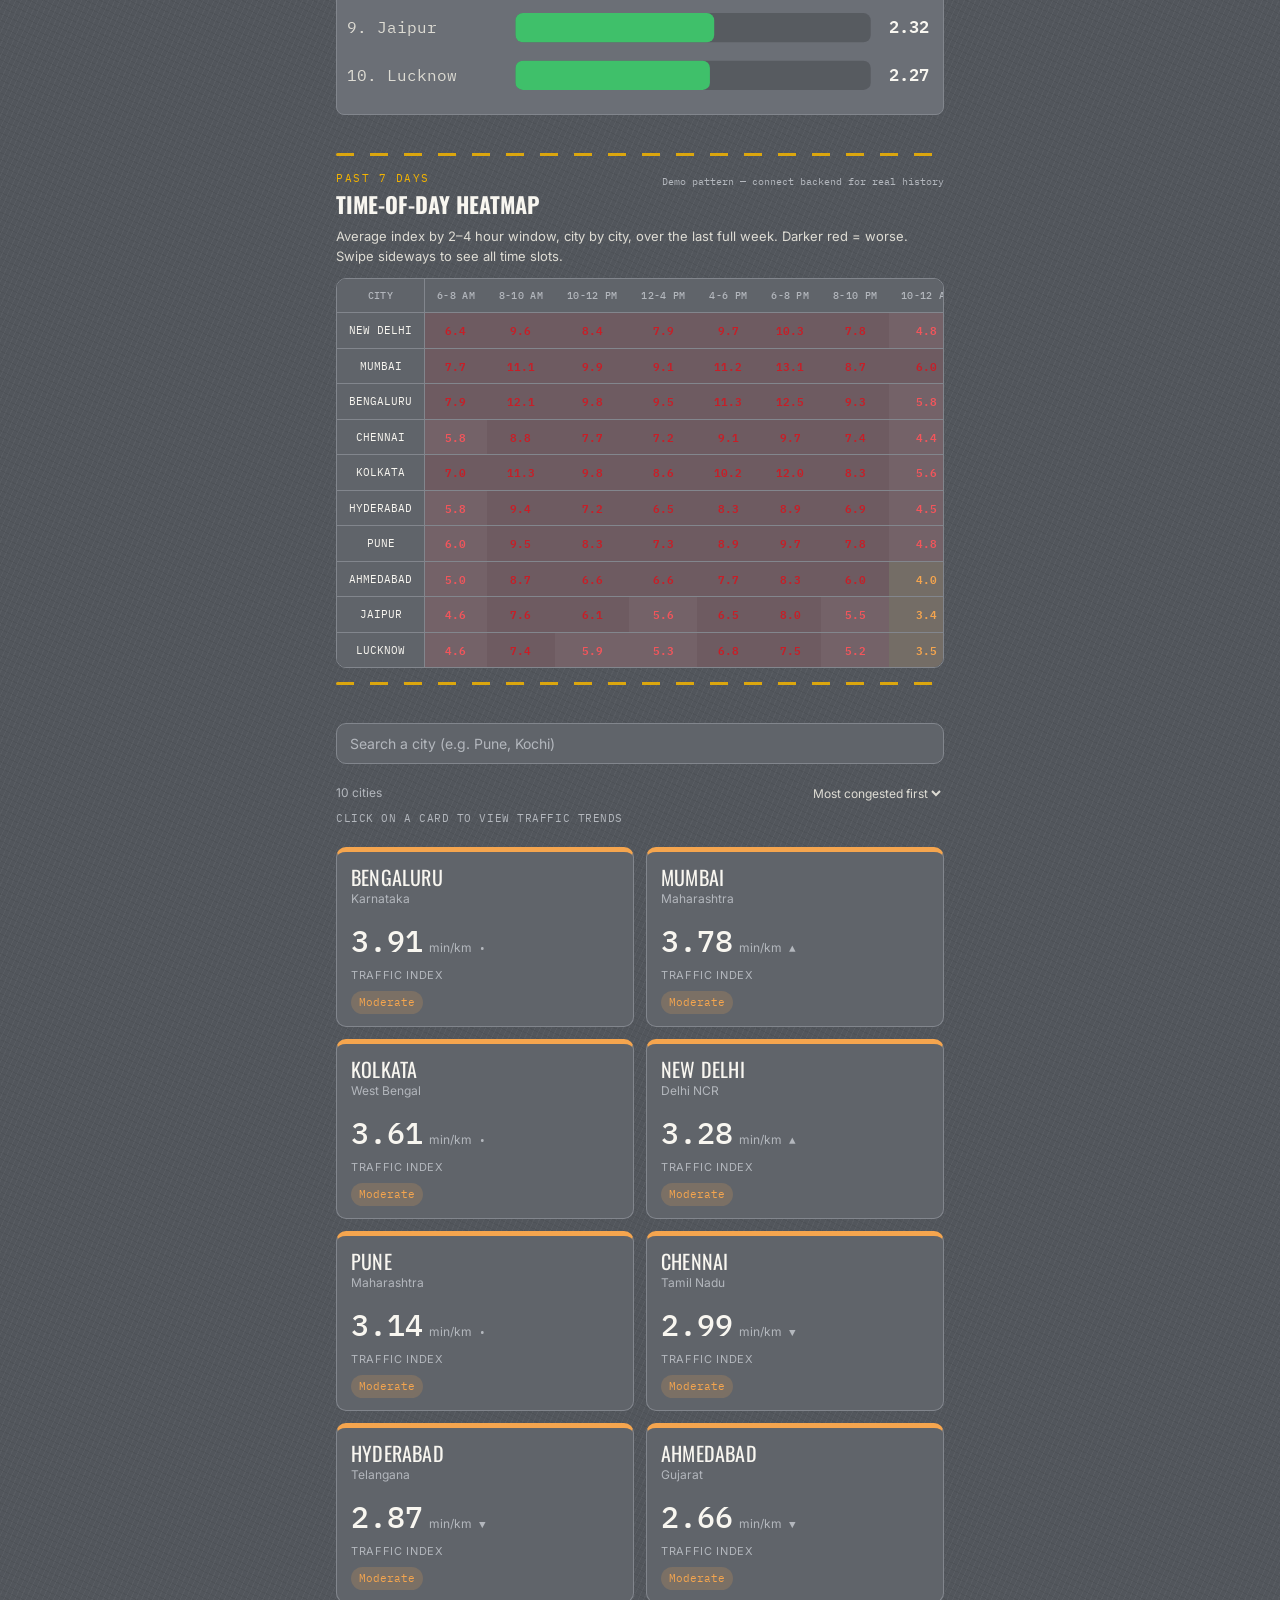
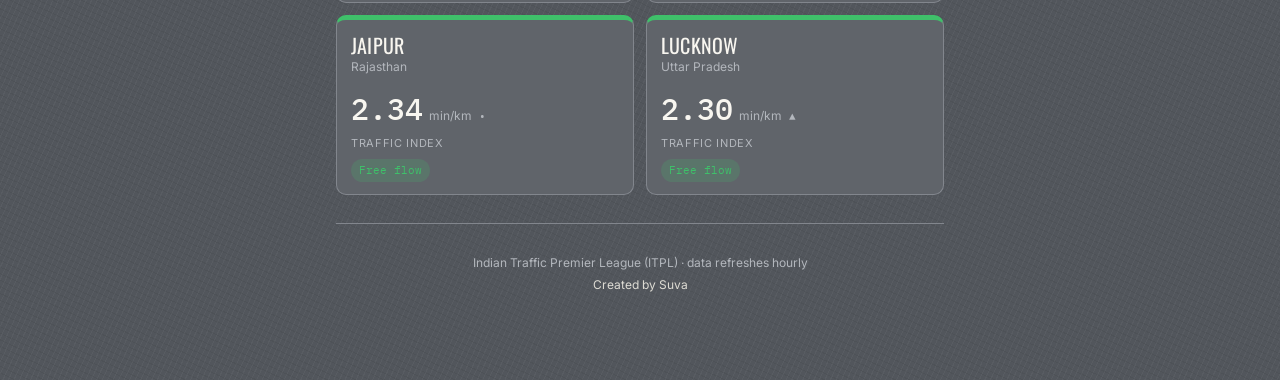
==== commit 20e20830: "Updated referernces" ====
--- a/index.html
+++ b/index.html
@@ -5,23 +5,23 @@
 <meta name="viewport" content="width=device-width, initial-scale=1, viewport-fit=cover">
 <title>Indian Traffic Premier League (ITPL)</title>
 <meta name="description" content="Live traffic congestion league table for India's biggest cities, measured in minutes per kilometre across each city's eight border points. Updated every hour.">
-<link rel="canonical" href="https://indian-traffic-premier-league.pages.dev/">
+<link rel="canonical" href="https://indian-traffic-premier-league.suvadipchakraborty.workers.dev/">
 
 <!-- Open Graph (WhatsApp, Slack, Facebook, LinkedIn previews) -->
 <meta property="og:type" content="website">
 <meta property="og:site_name" content="Indian Traffic Premier League (ITPL)">
 <meta property="og:title" content="Indian Traffic Premier League (ITPL) — Live City Traffic Rankings">
 <meta property="og:description" content="Live traffic congestion league table for India's biggest cities, measured in minutes per kilometre. Updated every hour.">
-<meta property="og:image" content="https://indian-traffic-premier-league.pages.dev/assets/og/og-home.png">
+<meta property="og:image" content="https://indian-traffic-premier-league.suvadipchakraborty.workers.dev/assets/og/og-home.png">
 <meta property="og:image:width" content="1200">
 <meta property="og:image:height" content="630">
-<meta property="og:url" content="https://indian-traffic-premier-league.pages.dev/">
+<meta property="og:url" content="https://indian-traffic-premier-league.suvadipchakraborty.workers.dev/">
 
 <!-- Twitter/X card (falls back to the same OG tags above if omitted, but explicit is safer) -->
 <meta name="twitter:card" content="summary_large_image">
 <meta name="twitter:title" content="Indian Traffic Premier League (ITPL) — Live City Traffic Rankings">
 <meta name="twitter:description" content="Live traffic congestion league table for India's biggest cities, measured in minutes per kilometre. Updated every hour.">
-<meta name="twitter:image" content="https://indian-traffic-premier-league.pages.dev/assets/og/og-home.png">
+<meta name="twitter:image" content="https://indian-traffic-premier-league.suvadipchakraborty.workers.dev/assets/og/og-home.png">
 
 <link rel="preconnect" href="https://fonts.googleapis.com">
 <link href="https://fonts.googleapis.com/css2?family=Oswald:wght@500;600;700&family=Inter:wght@400;500;600&family=IBM+Plex+Mono:wght@400;500;600&display=swap" rel="stylesheet">
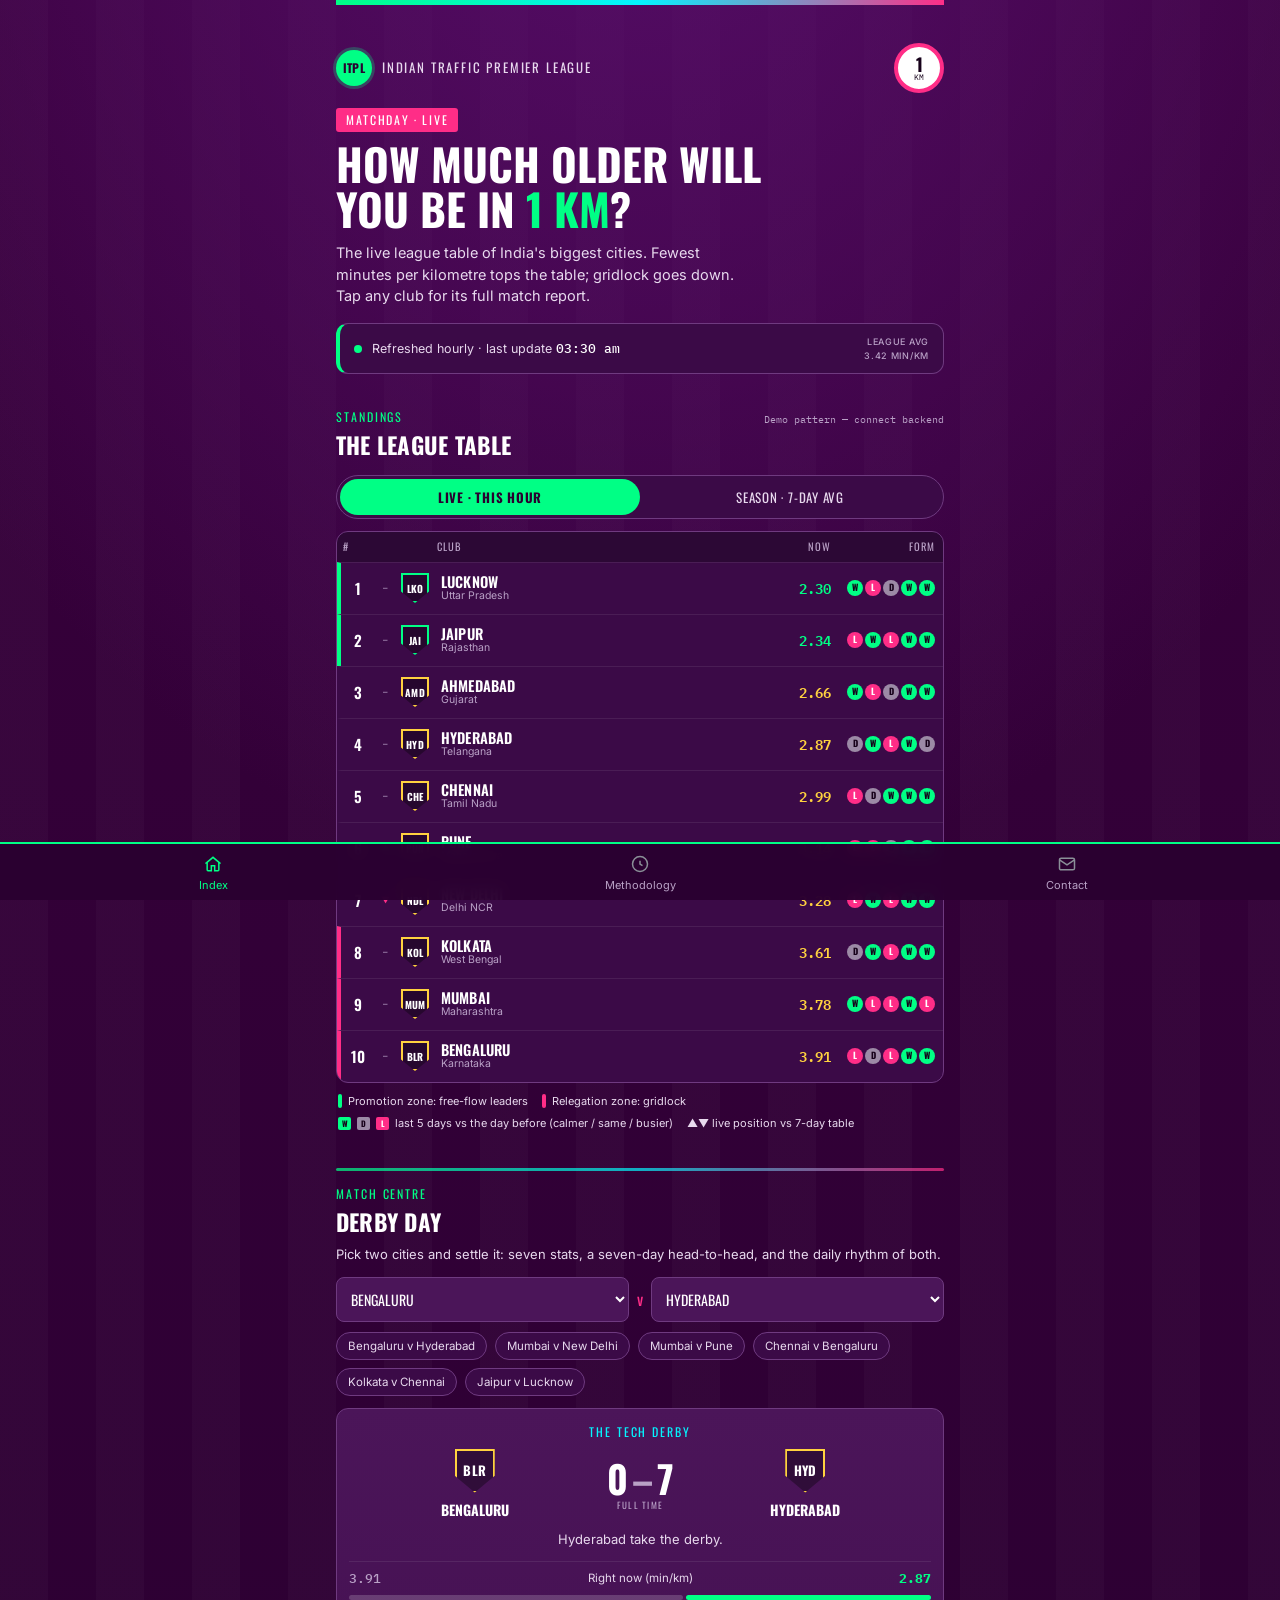
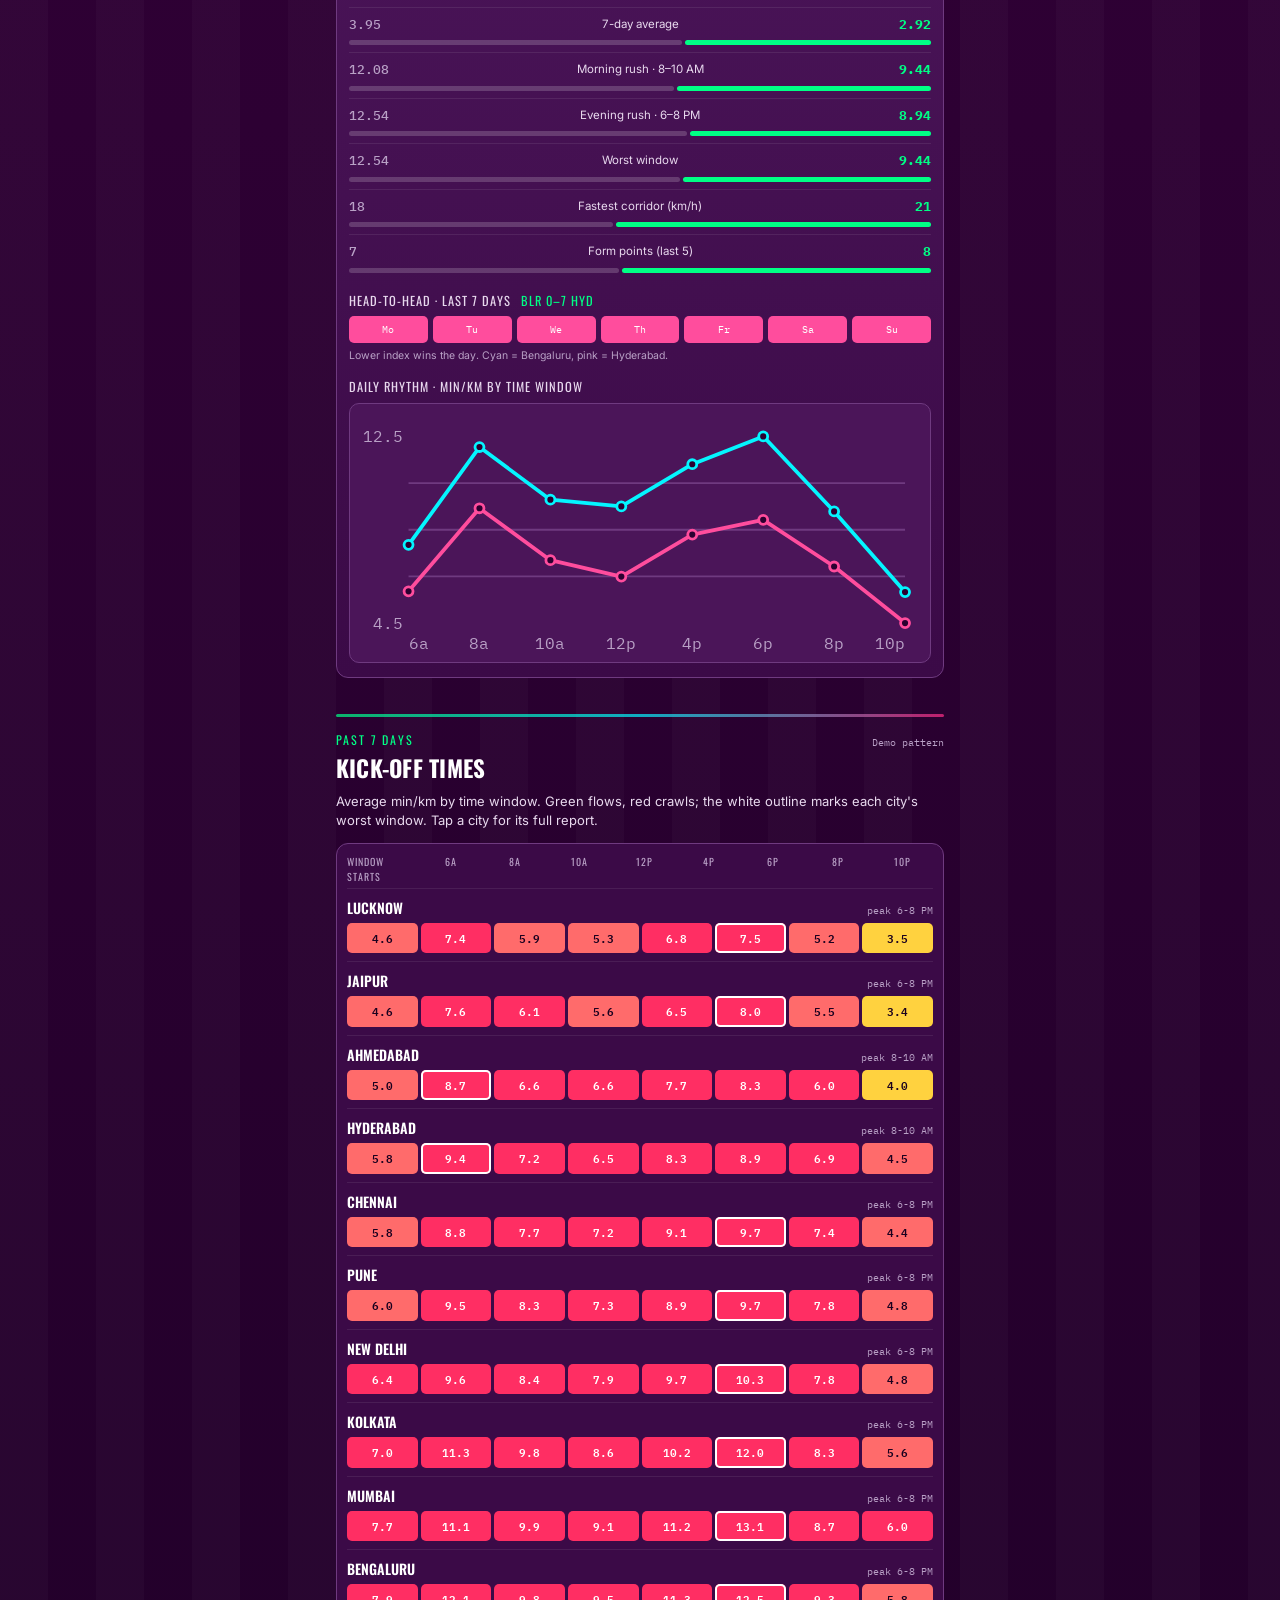
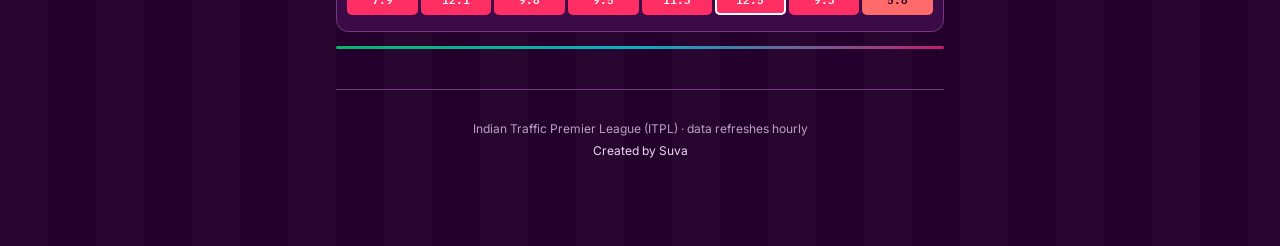
==== commit ad131aaf: "League theme" ====
--- a/index.html
+++ b/index.html
@@ -4,7 +4,7 @@
 <meta charset="UTF-8">
 <meta name="viewport" content="width=device-width, initial-scale=1, viewport-fit=cover">
 <title>Indian Traffic Premier League (ITPL)</title>
-<meta name="description" content="Live traffic congestion league table for India's biggest cities, measured in minutes per kilometre across each city's eight border points. Updated every hour.">
+<meta name="description" content="Live traffic league table for India's biggest cities: promotion and relegation zones, form guides and city-vs-city derbies, measured in minutes per kilometre. Updated hourly.">
 <link rel="canonical" href="https://indian-traffic-premier-league.suvadipchakraborty.workers.dev/">
 
 <!-- Open Graph (WhatsApp, Slack, Facebook, LinkedIn previews) -->
@@ -31,95 +31,71 @@
 
 <div class="wrap">
 
-  <!-- ============ HOME VIEW (hero + ranking + city grid, all Index-tab only) ============ -->
+  <!-- ============ HOME VIEW ============ -->
   <main id="view-home" class="view active">
 
-    <!-- HERO / HEADER -->
     <header class="hero">
       <div class="hero-inner">
         <div class="brand-row">
           <div class="brand-mark">ITPL</div>
           <div class="brand-name">Indian Traffic Premier League</div>
-          <div class="speed-sign" aria-hidden="true">
-            <span class="speed-sign-num">1</span>
-            <span class="speed-sign-unit">KM</span>
-          </div>
+          <div class="speed-sign" aria-hidden="true"><span class="speed-sign-num">1</span><span class="speed-sign-unit">KM</span></div>
         </div>
+        <span class="mw">Matchday · Live</span>
         <h1 class="headline">How much older will<br>you be in <em>1&nbsp;km</em>?</h1>
-        <p class="hero-sub">A live congestion league table for India's biggest cities — because measuring urban mobility in distance is wildly optimistic. We track the only metric that matters: minutes of your life lost per kilometre travelled.</p>
-
+        <p class="hero-sub">The live league table of India's biggest cities. Fewest minutes per kilometre tops the table; gridlock goes down. Tap any club for its full match report.</p>
         <div class="live-ticker">
           <span class="live-dot" aria-hidden="true"></span>
           <span class="live-ticker-text">Refreshed hourly · last update <strong id="lastUpdated">—</strong></span>
-          <div class="national-index">
-            <span>National avg</span>
-            <span id="nationalIndex">—</span>
-          </div>
+          <div class="national-index"><span>League avg</span><span id="nationalIndex">—</span></div>
         </div>
       </div>
     </header>
 
-    <!-- CITY RANKING (all cities, unfiltered) -->
+    <!-- LEAGUE TABLE -->
+    <section class="ranking-section" id="league">
+      <div class="ranking-header">
+        <div><div class="page-eyebrow" style="margin-bottom:2px;">Standings</div><h2 class="ranking-title">The league table</h2></div>
+        <span class="ranking-note" id="tableNote"></span>
+      </div>
+      <div class="tabs" role="tablist">
+        <button class="tab active" data-mode="live" role="tab">Live · this hour</button>
+        <button class="tab" data-mode="season" role="tab">Season · 7-day avg</button>
+      </div>
+      <div class="lt">
+        <div class="lt-head"><span>#</span><span></span><span></span><span>Club</span><span id="ltCol">Now</span><span style="text-align:right">Form</span></div>
+        <div id="ltBody"><div class="chart-loading">Loading table…</div></div>
+      </div>
+      <div class="zone-key">
+        <span><i class="zk-up"></i>Promotion zone: free-flow leaders</span>
+        <span><i class="zk-dn"></i>Relegation zone: gridlock</span>
+        <span><i class="fb fb-W">W</i><i class="fb fb-D">D</i><i class="fb fb-L">L</i> last 5 days vs the day before (calmer / same / busier)</span>
+        <span>▲▼ live position vs 7-day table</span>
+      </div>
+    </section>
+
+    <!-- DERBY -->
+    <section class="ranking-section" id="derby">
+      <div class="lane-divider" aria-hidden="true"></div>
+      <div class="page-eyebrow" style="margin-bottom:2px;">Match centre</div>
+      <h2 class="ranking-title">Derby day</h2>
+      <p class="ranking-sub">Pick two cities and settle it: seven stats, a seven-day head-to-head, and the daily rhythm of both.</p>
+      <div class="dsel"><select id="dA" aria-label="Home city"></select><em>v</em><select id="dB" aria-label="Away city"></select></div>
+      <div class="chips" id="derbyChips"></div>
+      <div class="derby-card" id="derbyOut"><div class="chart-loading">Loading fixtures…</div></div>
+    </section>
+
+    <!-- HEATMAP (stacked rows: no sideways scrolling) -->
     <section class="ranking-section">
       <div class="lane-divider" aria-hidden="true"></div>
       <div class="ranking-header">
-        <div>
-          <div class="page-eyebrow" style="margin-bottom:2px;">Right now</div>
-          <h2 class="ranking-title">Congestion ranking</h2>
-        </div>
-        <span class="ranking-note" id="rankingNote"></span>
-      </div>
-      <p class="ranking-sub">Every tracked city, most to least congested, as of the latest hourly refresh.</p>
-      <div class="chart-wrap ranking-wrap" id="rankingChart"><div class="chart-loading">Loading ranking…</div></div>
-    </section>
-
-    <!-- WEEKLY RANKING (avg index over the last 7 days) -->
-    <section class="ranking-section">
-      <div class="lane-divider" aria-hidden="true"></div>
-      <div class="ranking-header">
-        <div>
-          <div class="page-eyebrow" style="margin-bottom:2px;">Past 7 days</div>
-          <h2 class="ranking-title">Weekly league table</h2>
-        </div>
-        <span class="ranking-note" id="weeklyRankingNote"></span>
-      </div>
-      <p class="ranking-sub">Every tracked city, ranked by its average index across the last 7 days — the bigger picture behind this hour's snapshot.</p>
-      <div class="chart-wrap ranking-wrap" id="weeklyRankingChart"><div class="chart-loading">Loading weekly ranking…</div></div>
-    </section>
-
-    <!-- TIME-OF-DAY HEATMAP -->
-    <section class="ranking-section">
-      <div class="lane-divider" aria-hidden="true"></div>
-      <div class="ranking-header">
-        <div>
-          <div class="page-eyebrow" style="margin-bottom:2px;">Past 7 days</div>
-          <h2 class="ranking-title">Time-of-day heatmap</h2>
-        </div>
+        <div><div class="page-eyebrow" style="margin-bottom:2px;">Past 7 days</div><h2 class="ranking-title">Kick-off times</h2></div>
         <span class="ranking-note" id="heatmapNote"></span>
       </div>
-      <p class="ranking-sub">Average index by 2–4 hour window, city by city, over the last full week. Darker red = worse. Swipe sideways to see all time slots.</p>
+      <p class="ranking-sub">Average min/km by time window. Green flows, red crawls; the white outline marks each city's worst window. Tap a city for its full report.</p>
       <div class="heatmap-wrap" id="heatmapView"><div class="chart-loading">Loading heatmap…</div></div>
       <div class="lane-divider" aria-hidden="true"></div>
     </section>
-
-    <div class="controls">
-      <input type="search" id="citySearch" class="search-input" placeholder="Search a city (e.g. Pune, Kochi)" aria-label="Search city">
-    </div>
-
-    <div class="sort-row">
-      <span id="cityCount">— cities</span>
-      <label for="sortSelect" class="sr-only">Sort cities</label>
-      <select id="sortSelect">
-        <option value="index-desc">Most congested first</option>
-        <option value="index-asc">Free-flowing first</option>
-        <option value="name-asc">City name (A–Z)</option>
-      </select>
-    </div>
-
-    <p class="grid-hint">Click on a card to view traffic trends</p>
-
-    <div id="cityGrid" class="city-grid" aria-live="polite"></div>
-    <div id="emptyState" class="empty-state" style="display:none;">No cities match your search.</div>
 
   </main>
 
@@ -188,6 +164,13 @@
       <div class="legend-item"><span class="legend-swatch" style="background:var(--severe-red)"></span>Severe — above 6 min/km</div>
     </div>
 
+    <h3 style="font-family:var(--font-display);text-transform:uppercase;font-size:16px;margin:26px 0 4px;">How the league works</h3>
+    <div class="method-body" style="margin-top:6px;">
+      <p><strong>Table:</strong> cities are ranked by minutes per kilometre, lowest first. The top 20% sit in the promotion zone, the bottom 30% in the relegation zone. The Season tab ranks by the 7-day average.</p>
+      <p><strong>Form guide:</strong> each of the last five days is compared with the day before, using that day's latest reading. W = index fell by more than 3% (calmer), L = rose by more than 3% (busier), D = within 3%. Win = 3 pts, draw = 1.</p>
+      <p><strong>Derby:</strong> whichever city has the lower index wins each stat; the scoreline is stats won. Head-to-head compares the last seven daily readings.</p>
+    </div>
+
     <div class="caveat-box">
       <strong>Honest limitations.</strong> Border points approximate a city's outer limits and are periodically reviewed as cities grow — they are reference markers, not administrative boundaries. Because the index averages just four corridors, it describes overall cross-city conditions, not any single street or your specific route. Treat it as a city-level pulse check, not a substitute for live navigation before you drive.
     </div>
@@ -222,47 +205,6 @@
     </div>
   </section>
 
-</div>
-
-<!-- ============ CITY DETAIL SHEET ============ -->
-<div id="sheetBackdrop" class="sheet-backdrop" role="dialog" aria-modal="true" aria-labelledby="sheetTitle">
-  <div class="sheet" style="position:relative;">
-    <button class="sheet-close" id="sheetClose" aria-label="Close">✕</button>
-    <div class="sheet-handle"></div>
-    <div class="sheet-state" id="sheetState"></div>
-    <h2 class="sheet-title" id="sheetTitle"></h2>
-
-    <div class="sheet-index-big">
-      <span class="val" id="sheetIndexVal"></span>
-      <span class="unit">min / km · <span id="sheetLevel"></span></span>
-    </div>
-    <div class="level-tag" id="sheetLevelTag" style="display:inline-block;"></div>
-
-    <div class="compass" id="compass">
-      <div class="center-mark"></div>
-    </div>
-
-    <h3 style="font-family:var(--font-display);text-transform:uppercase;font-size:14px;margin:6px 0 2px;">Corridor breakdown</h3>
-    <div class="leg-list" id="legList"></div>
-
-    <div class="trend-section">
-      <div class="trend-title-row">
-        <h3>Last 24 hours</h3>
-        <span class="trend-note" id="trend24Note"></span>
-      </div>
-      <div class="chart-wrap" id="chart24h"><div class="chart-loading">Loading trend…</div></div>
-    </div>
-
-    <div class="trend-section">
-      <div class="trend-title-row">
-        <h3>Last 7 days <span class="trend-sub">(latest hour each day)</span></h3>
-        <span class="trend-note" id="trend7dNote"></span>
-      </div>
-      <div class="chart-wrap" id="chart7d"><div class="chart-loading">Loading trend…</div></div>
-    </div>
-
-    <div class="sheet-note">Distances and times are pulled with a live departure time, so they reflect current traffic rather than the free-flow baseline. Figures update every hour.</div>
-  </div>
 </div>
 
 <!-- ============ BOTTOM NAV ============ -->
@@ -294,6 +236,7 @@
   </footer>
 </div>
 
+<script src="js/itpl.js"></script>
 <script src="js/app.js"></script>
 </body>
 </html>
--- a/css/style.css
+++ b/css/style.css
@@ -1,925 +1,163 @@
+/* =========================================================
+   Indian Traffic Premier League — "Matchday Night" theme
+   Deep-purple floodlit stadium, neon-green / cyan / magenta.
+   Old token names are kept as aliases so nothing else breaks.
+   ========================================================= */
+:root {
+  --bg:#2a0030; --bg-2:#3b0a47; --bg-3:#4b1559; --line:#6f3a80;
+  --ink:#fff; --ink-dim:#e8d9ee; --muted:#b9a1c6;
+  --green:#00ff85; --cyan:#04f5ff; --pink:#ff2d87;
+  --signal-green:#00ff85; --caution-amber:#ffd23f; --alert-red:#ff6b6b; --severe-red:#ff2e63;
+  /* legacy aliases */
+  --asphalt:#2a0030; --asphalt-2:var(--bg-2); --asphalt-3:var(--bg-3); --asphalt-4:#5b2a6b; --lane-line:var(--line);
+  --chalk:var(--ink); --chalk-dim:var(--ink-dim); --milestone-yellow:var(--green); --milestone-yellow-deep:#00d16f; --sign-red:var(--pink);
+  --font-display:'Oswald','Arial Narrow',sans-serif; --font-body:'Inter',-apple-system,BlinkMacSystemFont,sans-serif; --font-mono:'IBM Plex Mono','Courier New',monospace;
+  --radius:12px; --max-width:640px;
+}
+* { box-sizing:border-box; }
+html { background:#2a0030; -webkit-tap-highlight-color:transparent; overflow-x:hidden; max-width:100vw; }
+body { margin:0; overflow-x:hidden; max-width:100vw; color:var(--ink); font-family:var(--font-body); line-height:1.5; -webkit-font-smoothing:antialiased; padding-bottom:72px;
+  background: radial-gradient(120% 60% at 50% -10%, #5a0f6e 0%, transparent 60%), repeating-linear-gradient(90deg, rgba(255,255,255,.025) 0 48px, transparent 48px 96px), linear-gradient(180deg,#38003c 0%,#22002a 100%); background-color:#2a0030; }
+a { color:inherit; }
+.wrap { max-width:var(--max-width); margin:0 auto; padding:0 16px; }
 
-/* =========================================================
-   The Great Indian Traffic Index
-   Design system: "Highway Milestone"
-   Asphalt darks + kilometre-stone paint colours + odometer type
-   ========================================================= */
+/* Hero */
+.hero { position:relative; padding:26px 0 18px; border-top:5px solid transparent; border-image:linear-gradient(90deg,var(--green),var(--cyan),var(--pink)) 1; }
+.hero-inner { padding-top:12px; }
+.brand-row { display:flex; align-items:center; gap:10px; margin-bottom:14px; }
+.brand-mark { width:36px; height:36px; border-radius:50%; background:var(--green); color:var(--bg); font-family:var(--font-display); font-weight:700; display:flex; align-items:center; justify-content:center; font-size:12px; letter-spacing:.02em; flex-shrink:0; box-shadow:0 0 0 3px rgba(0,255,133,.25); }
+.brand-name { font-family:var(--font-display); font-size:13px; letter-spacing:.14em; text-transform:uppercase; color:var(--ink-dim); }
+.speed-sign { margin-left:auto; width:50px; height:50px; border-radius:50%; background:#fff; border:4px solid var(--pink); display:flex; flex-direction:column; align-items:center; justify-content:center; color:#16001a; flex-shrink:0; line-height:1; }
+.speed-sign-num { font-family:var(--font-display); font-weight:700; font-size:18px; } .speed-sign-unit { font-family:var(--font-mono); font-size:8px; }
+.mw { display:inline-block; background:var(--pink); color:#fff; font-family:var(--font-display); font-size:12px; letter-spacing:.14em; text-transform:uppercase; padding:3px 10px; border-radius:3px; margin-bottom:10px; }
+h1.headline { font-family:var(--font-display); font-weight:700; font-size:36px; line-height:1.02; text-transform:uppercase; margin:0 0 10px; }
+h1.headline em { font-style:normal; color:var(--green); }
+.hero-sub { color:var(--ink-dim); font-size:14.5px; max-width:46ch; margin:0 0 16px; }
+.live-ticker { display:flex; align-items:center; gap:10px; background:var(--bg-2); border:1px solid var(--line); border-left:4px solid var(--green); border-radius:var(--radius); padding:11px 14px; }
+.live-dot { width:8px; height:8px; border-radius:50%; background:var(--green); animation:pulse 2.4s infinite; flex-shrink:0; }
+@keyframes pulse { 0%{box-shadow:0 0 0 0 rgba(0,255,133,.55)} 70%{box-shadow:0 0 0 8px rgba(0,255,133,0)} 100%{box-shadow:0 0 0 0 rgba(0,255,133,0)} }
+@media (prefers-reduced-motion:reduce) { .live-dot { animation:none; } }
+.live-ticker-text { font-size:12.5px; color:var(--ink-dim); } .live-ticker-text strong { color:#fff; font-family:var(--font-mono); font-weight:500; }
+.national-index { margin-left:auto; text-align:right; font-family:var(--font-mono); font-size:19px; font-weight:500; color:var(--green); white-space:nowrap; }
+.national-index span { display:block; font-size:9px; color:var(--muted); letter-spacing:.08em; text-transform:uppercase; font-family:var(--font-body); }
 
-:root {
-  /* Colour tokens â€” "daytime asphalt" road palette */
-  --asphalt:        #52565c;
-  --asphalt-2:      #60646a;
-  --asphalt-3:      #6b6f76;
-  --asphalt-4:      #797d84;
-  --lane-line:      #82868d;
-  --chalk:          #f8f6f0;
-  --chalk-dim:      #dedcd4;
-  --muted:          #b3b7bd;
+/* Sections */
+.lane-divider { height:3px; margin:14px 0; background:linear-gradient(90deg,var(--green),var(--cyan),var(--pink)); border-radius:2px; opacity:.7; }
+.ranking-section { padding:16px 0 6px; }
+.ranking-header { display:flex; justify-content:space-between; align-items:flex-start; gap:10px; }
+.ranking-title { font-family:var(--font-display); font-size:23px; text-transform:uppercase; margin:0; letter-spacing:.01em; }
+.ranking-note { font-family:var(--font-mono); font-size:10px; color:var(--muted); text-align:right; margin-top:4px; }
+.ranking-sub { color:var(--ink-dim); font-size:13px; margin:6px 0 12px; }
+.page-eyebrow { font-family:var(--font-display); font-size:12px; letter-spacing:.16em; text-transform:uppercase; color:var(--green); margin-bottom:6px; }
+.page-header { padding:24px 0 6px; }
+.page-title { font-family:var(--font-display); font-size:28px; text-transform:uppercase; margin:0 0 8px; }
+.page-intro { color:var(--ink-dim); font-size:14px; max-width:52ch; margin-bottom:20px; }
+.chart-wrap { background:var(--bg-3); border:1px solid var(--line); border-radius:10px; padding:10px 10px 6px; }
+.chart-loading { padding:26px 0; text-align:center; color:var(--muted); font-size:12px; }
+.chart-svg { width:100%; height:auto; display:block; } .gl { stroke:var(--line); stroke-width:1; } .al { fill:var(--muted); font-family:var(--font-mono); font-size:8.5px; }
 
-  --milestone-yellow:#f4b400;
-  --milestone-yellow-deep:#c98e00;
-  --signal-green:    #3fc06a;
-  --caution-amber:   #f5a54e;
-  --alert-red:       #f2555b;
-  --severe-red:      #c81e27;
-  --sign-red:        #d1272f;
+/* League table */
+.tabs { display:flex; gap:0; margin:12px 0; background:var(--bg-2); border:1px solid var(--line); border-radius:999px; padding:3px; }
+.tab { flex:1; background:transparent; border:none; color:var(--ink-dim); font-family:var(--font-display); text-transform:uppercase; letter-spacing:.06em; font-size:13px; padding:8px 0; border-radius:999px; cursor:pointer; }
+.tab.active { background:var(--green); color:var(--bg); font-weight:700; }
+.lt { background:var(--bg-2); border:1px solid var(--line); border-radius:var(--radius); overflow:hidden; }
+.lt-head, .lt-row { display:grid; grid-template-columns:18px 12px 28px minmax(0,1fr) 42px 80px; align-items:center; gap:6px; padding:0 8px 0 6px; }
+.lt-head { font-family:var(--font-display); font-size:10.5px; letter-spacing:.1em; text-transform:uppercase; color:var(--muted); height:30px; background:rgba(0,0,0,.25); }
+.lt-head span:nth-child(4) { grid-column:4; } .lt-head span:nth-child(5), .lt-val { text-align:right; }
+.lt-row { min-height:52px; text-decoration:none; border-top:1px solid rgba(255,255,255,.08); border-left:4px solid transparent; transition:background .15s; }
+.lt-row:hover, .lt-row:focus-visible { background:rgba(255,255,255,.06); outline:none; }
+.z-up { border-left-color:var(--green); } .z-down { border-left-color:var(--pink); } .z-mid { border-left-color:transparent; }
+.lt-pos { font-family:var(--font-display); font-weight:600; font-size:15px; text-align:center; }
+.lt-mv { font-size:9px; text-align:center; } .lt-mv.up { color:var(--green); } .lt-mv.dn { color:var(--pink); } .lt-mv.eq { color:var(--muted); }
+.crest { width:28px; height:30px; display:flex; align-items:center; justify-content:center; font-family:var(--font-display); font-weight:700; font-size:10px; letter-spacing:.02em; color:#fff; background:rgba(0,0,0,.35); border:2px solid var(--c,#fff); clip-path:polygon(0 0,100% 0,100% 62%,50% 100%,0 62%); }
+.lt-name { min-width:0; line-height:1.15; } .lt-name b { display:block; font-family:var(--font-display); text-transform:uppercase; font-size:14.5px; font-weight:600; letter-spacing:.01em; white-space:nowrap; overflow:hidden; text-overflow:ellipsis; }
+.lt-name small { display:block; color:var(--muted); font-size:10.5px; white-space:nowrap; overflow:hidden; text-overflow:ellipsis; }
+.lt-val { font-family:var(--font-mono); font-size:13.5px; font-weight:600; }
+.form { display:flex; gap:2px; justify-content:flex-end; } .form-wait { color:var(--muted); font-size:12px; letter-spacing:2px; }
+.fb { font-style:normal; width:14px; height:14px; border-radius:50%; font-family:var(--font-display); font-size:9px; font-weight:700; display:flex; align-items:center; justify-content:center; color:#160019; }
+.fb-W { background:var(--green); } .fb-D { background:#9c8aa6; } .fb-L { background:var(--pink); color:#fff; }
+.zone-key { display:flex; flex-wrap:wrap; gap:6px 14px; font-size:11px; color:var(--ink-dim); margin:10px 2px 0; }
+.zone-key span { display:inline-flex; align-items:center; gap:6px; } .zone-key i { width:4px; height:14px; border-radius:2px; } .zk-up { background:var(--green); } .zk-dn { background:var(--pink); }
+.zone-key .fb { width:13px; height:13px; font-size:8px; }
 
-  /* Type */
-  --font-display: 'Oswald', 'Arial Narrow', sans-serif;
-  --font-body: 'Inter', -apple-system, BlinkMacSystemFont, sans-serif;
-  --font-mono: 'IBM Plex Mono', 'Courier New', monospace;
+/* Derby */
+.chips { display:flex; gap:8px; overflow-x:auto; flex-wrap:wrap; margin:10px 0; }
+.chip { background:var(--bg-2); border:1px solid var(--line); color:var(--ink-dim); border-radius:999px; padding:6px 11px; font-size:11.5px; cursor:pointer; font-family:var(--font-body); }
+.chip:hover { border-color:var(--green); color:#fff; }
+.dsel { display:grid; grid-template-columns:1fr auto 1fr; gap:8px; align-items:center; }
+.dsel select { width:100%; min-width:0; background:var(--bg-3); color:#fff; border:1px solid var(--line); border-radius:8px; padding:10px; font-family:var(--font-display); text-transform:uppercase; font-size:14px; }
+.dsel em { font-family:var(--font-display); font-style:normal; color:var(--pink); }
+.derby-card { margin-top:12px; background:linear-gradient(180deg,#4b1559,#3b0a47); border:1px solid var(--line); border-radius:var(--radius); padding:14px 12px; }
+.derby-name { text-align:center; font-family:var(--font-display); font-size:12px; letter-spacing:.16em; text-transform:uppercase; color:var(--cyan); margin-bottom:8px; }
+.score { display:grid; grid-template-columns:1fr auto 1fr; align-items:center; gap:6px; }
+.side { display:flex; flex-direction:column; align-items:center; gap:6px; text-decoration:none; text-align:center; } .side b { font-family:var(--font-display); text-transform:uppercase; font-size:14px; }
+.side .crest { width:40px; height:44px; font-size:13px; }
+.ft { text-align:center; font-family:var(--font-display); font-size:38px; font-weight:700; line-height:1; } .ft i { color:var(--muted); font-style:normal; margin:0 4px; } .ft small { display:block; font-size:9px; letter-spacing:.14em; text-transform:uppercase; color:var(--muted); font-weight:400; margin-top:4px; }
+.verdict { text-align:center; font-size:13px; color:var(--ink-dim); margin:10px 0 12px; }
+.st { display:grid; grid-template-columns:52px 1fr 52px; align-items:center; gap:6px; padding:7px 0; border-top:1px solid rgba(255,255,255,.08); }
+.st span { text-align:center; font-size:11.5px; color:var(--ink-dim); } .st b { font-family:var(--font-mono); font-size:13px; font-weight:500; color:var(--muted); } .st b:last-of-type { text-align:right; } .st b.w { color:var(--green); font-weight:700; }
+.bar { grid-column:1 / -1; display:flex; gap:3px; height:5px; } .bar i { display:block; background:rgba(255,255,255,.18); border-radius:3px; } .bar i.w { background:var(--green); }
+.h2h { margin-top:12px; } .h2h-t { font-family:var(--font-display); font-size:12.5px; letter-spacing:.08em; text-transform:uppercase; color:var(--ink-dim); margin-bottom:6px; } .h2h-t em { font-style:normal; color:var(--green); margin-left:6px; }
+.pips { display:flex; gap:5px; } .pip { flex:1; text-align:center; font-family:var(--font-mono); font-size:10px; padding:6px 0; border-radius:5px; background:rgba(255,255,255,.1); color:var(--muted); } .pip.pa { background:var(--cyan); color:#00202a; } .pip.pb { background:#ff4d9d; color:#fff; }
+.h2h-k { font-size:10.5px; color:var(--muted); margin-top:5px; }
 
-  --radius: 10px;
-  --max-width: 640px;
-}
+/* Heatmap — stacked, no sideways scrolling */
+.heatmap-wrap { background:var(--bg-2); border:1px solid var(--line); border-radius:var(--radius); padding:6px 10px 8px; }
+.hm-head, .hm-row { display:block; text-decoration:none; }
+.hm-head { font-family:var(--font-display); font-size:10px; letter-spacing:.1em; text-transform:uppercase; color:var(--muted); display:flex; justify-content:space-between; padding:4px 0; }
+.hm-row { padding:8px 0; border-top:1px solid rgba(255,255,255,.08); }
+.hm-name { display:flex; justify-content:space-between; align-items:baseline; margin-bottom:5px; } .hm-name b { font-family:var(--font-display); text-transform:uppercase; font-size:14px; font-weight:600; } .hm-name small { font-family:var(--font-mono); font-size:10px; color:var(--muted); }
+.hm-cells { display:grid; grid-template-columns:repeat(8,minmax(0,1fr)); gap:3px; }
+.hm-head .hm-cells { width:100%; margin-left:8px; } .hm-head .hm-cells i { text-align:center; font-style:normal; }
+.hc { font-style:normal; text-align:center; font-family:var(--font-mono); font-size:11px; font-weight:600; padding:7px 0; border-radius:5px; color:#1a001f; }
+.hc-free { background:#00ff85; } .hc-moderate { background:#ffd23f; } .hc-heavy { background:#ff6b6b; } .hc-severe { background:#ff2e63; color:#fff; } .hc-none { background:rgba(255,255,255,.08); color:var(--muted); font-weight:400; }
+.hc-peak { box-shadow:0 0 0 2px #fff inset; }
 
-* { box-sizing: border-box; }
+/* City page */
+.cl-top { display:flex; justify-content:space-between; align-items:flex-start; gap:12px; }
+.cl-big { font-family:var(--font-mono); font-size:48px; font-weight:500; line-height:1; } .cl-big small { font-size:14px; color:var(--muted); margin-left:8px; }
+.level-tag { display:inline-block; margin-top:10px; font-size:11px; font-family:var(--font-mono); padding:3px 9px; border-radius:20px; }
+.posbox { text-align:center; padding:8px 12px; border-radius:10px; background:rgba(0,0,0,.28); border:1px solid var(--line); min-width:96px; }
+.posbox b { display:block; font-family:var(--font-display); font-size:30px; line-height:1; } .posbox small { color:var(--muted); font-size:11px; } .posbox em { display:block; font-style:normal; font-size:10px; margin-top:4px; letter-spacing:.06em; text-transform:uppercase; }
+.posbox.z-up { border-color:var(--green); } .posbox.z-up em { color:var(--green); } .posbox.z-down { border-color:var(--pink); } .posbox.z-down em { color:var(--pink); } .posbox.z-mid em { color:var(--muted); }
+.cl-meta { display:flex; align-items:center; flex-wrap:wrap; gap:8px 10px; margin-top:12px; font-size:12px; color:var(--ink-dim); } .cl-meta .form { justify-content:flex-start; } .cl-pts { font-family:var(--font-mono); color:var(--green); font-size:11px; }
+.chart-wrap.ranking-wrap, .ranking-wrap { padding:14px; }
+.trend-title-row { display:flex; justify-content:space-between; align-items:baseline; margin:14px 0 6px; } .trend-title-row h3 { font-family:var(--font-display); text-transform:uppercase; font-size:15px; margin:0; } .trend-note { font-family:var(--font-mono); font-size:10px; color:var(--muted); }
+.stats { display:grid; grid-template-columns:1fr 1fr; gap:8px; margin-top:12px; } .stat { background:var(--bg-3); border:1px solid var(--line); border-radius:10px; padding:10px 12px; } .stat small { display:block; font-size:10.5px; color:var(--muted); text-transform:uppercase; letter-spacing:.06em; } .stat b { display:block; font-family:var(--font-display); font-size:20px; text-transform:uppercase; } .stat em { font-style:normal; font-family:var(--font-mono); font-size:11px; color:var(--green); }
+.rbars { display:grid; grid-template-columns:repeat(8,minmax(0,1fr)); gap:5px; align-items:end; } .rb { text-align:center; } .rb b { display:block; font-family:var(--font-mono); font-size:10px; font-weight:500; } .rb small { font-family:var(--font-mono); font-size:9.5px; color:var(--muted); }
+.rb-t { height:90px; display:flex; align-items:flex-end; margin:3px 0; background:rgba(0,0,0,.2); border-radius:4px; } .rb-t i { display:block; width:100%; border-radius:4px 4px 0 0; }
+.rhythm-tips { display:flex; flex-wrap:wrap; gap:6px 16px; margin-top:12px; font-size:12.5px; color:var(--ink-dim); } .rhythm-tips b { color:#fff; }
+.pitch { width:100%; height:auto; display:block; } .turf { fill:#0a6a3a; } .pt-lbl { fill:#fff; font-family:var(--font-display); font-size:8.5px; font-weight:600; } .pt-kmh { fill:#fff; font-family:var(--font-mono); font-size:8.5px; font-weight:600; paint-order:stroke; stroke:#0a3a22; stroke-width:2.5px; }
+.pitch-key { font-size:10.5px; color:var(--muted); text-align:center; margin-top:6px; }
+.leg-list { margin-top:8px; } .leg-row { display:flex; justify-content:space-between; align-items:center; gap:10px; padding:11px 0; border-bottom:1px solid var(--line); } .leg-row:last-child { border-bottom:none; }
+.leg-pair { font-family:var(--font-mono); font-size:13px; } .leg-route { font-size:11px; color:var(--muted); margin-top:2px; } .leg-nums { text-align:right; font-family:var(--font-mono); font-size:13px; } .leg-nums .kmh { color:var(--muted); font-size:10.5px; }
+.tag-r, .tag-g { font-family:var(--font-body); font-size:9.5px; text-transform:uppercase; letter-spacing:.06em; padding:1px 6px; border-radius:10px; margin-left:4px; } .tag-r { background:rgba(255,45,135,.25); color:#ff9cc6; } .tag-g { background:rgba(0,255,133,.2); color:var(--green); }
+.calc { background:var(--bg-2); border:1px solid var(--line); border-radius:var(--radius); padding:14px; } .calc-row { display:flex; align-items:center; gap:12px; font-size:13px; color:var(--ink-dim); } .calc-row b { font-family:var(--font-mono); color:var(--green); min-width:56px; text-align:right; }
+input[type=range] { flex:1; accent-color:var(--green); min-width:0; }
+.calc-grid { display:grid; grid-template-columns:repeat(3,1fr); gap:8px; margin:12px 0 4px; } .calc-grid div { background:var(--bg-3); border-radius:8px; padding:8px; text-align:center; } .calc-grid small { display:block; font-size:10px; color:var(--muted); text-transform:uppercase; letter-spacing:.05em; } .calc-grid b { font-family:var(--font-mono); font-size:15px; }
+.calc-line { font-size:13px; color:var(--ink-dim); margin:10px 0 0; } .calc-line b { color:#fff; }
+.report { font-size:14px; color:var(--ink-dim); border-left:3px solid var(--cyan); padding-left:12px; margin:0; }
+.fixtures { display:grid; gap:8px; } .fixture { display:grid; grid-template-columns:1fr auto; gap:0 10px; align-items:center; text-decoration:none; background:var(--bg-2); border:1px solid var(--line); border-radius:10px; padding:10px 12px; } .fixture:hover { border-color:var(--green); }
+.fixture small { grid-column:1 / -1; font-size:10px; letter-spacing:.12em; text-transform:uppercase; color:var(--cyan); } .fixture span { font-family:var(--font-display); text-transform:uppercase; font-size:16px; } .fixture em { font-style:normal; color:var(--pink); } .fixture b { font-size:12px; color:var(--green); font-weight:600; }
+.pill-links { display:flex; flex-wrap:wrap; gap:8px; } .pill-links a { background:var(--bg-2); border:1px solid var(--line); border-radius:20px; padding:8px 14px; font-size:12.5px; color:var(--ink-dim); text-decoration:none; } .pill-links a:hover { border-color:var(--green); color:#fff; }
 
-html {
-  -webkit-tap-highlight-color: transparent;
-  overflow-x: hidden;
-  max-width: 100vw;
-}
-
-body {
-  margin: 0;
-  overflow-x: hidden;
-  max-width: 100vw;
-  background:
-    repeating-linear-gradient(115deg, rgba(255,255,255,0.035) 0px, rgba(255,255,255,0.035) 1px, transparent 1px, transparent 5px),
-    repeating-linear-gradient(25deg, rgba(0,0,0,0.05) 0px, rgba(0,0,0,0.05) 1px, transparent 1px, transparent 6px),
-    var(--asphalt);
-  color: var(--chalk);
-  font-family: var(--font-body);
-  line-height: 1.5;
-  -webkit-font-smoothing: antialiased;
-  padding-bottom: 72px; /* bottom nav clearance */
-}
-
-a { color: inherit; }
-
-.wrap {
-  max-width: var(--max-width);
-  margin: 0 auto;
-  padding: 0 16px;
-}
-
-/* ---------- Header / Hero ---------- */
-
-.hero {
-  position: relative;
-  padding: 28px 0 22px;
-  background:
-    repeating-linear-gradient(
-      90deg,
-      var(--milestone-yellow) 0px,
-      var(--milestone-yellow) 26px,
-      transparent 26px,
-      transparent 52px
-    );
-  background-size: 52px 4px;
-  background-repeat: repeat-x;
-  background-position: left top;
-}
-
-.hero-inner { padding-top: 14px; }
-
-.brand-row {
-  display: flex;
-  align-items: center;
-  gap: 10px;
-  margin-bottom: 14px;
-}
-
-.brand-mark {
-  width: 34px;
-  height: 34px;
-  border-radius: 4px;
-  background: var(--milestone-yellow);
-  color: var(--asphalt);
-  font-family: var(--font-mono);
-  font-weight: 700;
-  display: flex;
-  align-items: center;
-  justify-content: center;
-  font-size: 13px;
-  flex-shrink: 0;
-}
-
-.brand-name {
-  font-family: var(--font-mono);
-  font-size: 12px;
-  letter-spacing: 0.14em;
-  text-transform: uppercase;
-  color: var(--chalk-dim);
-}
-
-.speed-sign {
-  margin-left: auto;
-  width: 52px;
-  height: 52px;
-  border-radius: 50%;
-  background: #fdfcf9;
-  border: 4px solid var(--sign-red);
-  box-shadow: 0 2px 6px rgba(0,0,0,0.25);
-  display: flex;
-  flex-direction: column;
-  align-items: center;
-  justify-content: center;
-  color: #16181b;
-  flex-shrink: 0;
-  line-height: 1;
-}
-.speed-sign-num {
-  font-family: var(--font-display);
-  font-weight: 700;
-  font-size: 19px;
-}
-.speed-sign-unit {
-  font-family: var(--font-mono);
-  font-size: 8px;
-  letter-spacing: 0.04em;
-  margin-top: 1px;
-}
-
-h1.headline {
-  font-family: var(--font-display);
-  font-weight: 600;
-  font-size: 34px;
-  line-height: 1.05;
-  letter-spacing: 0.01em;
-  text-transform: uppercase;
-  margin: 0 0 10px;
-}
-
-h1.headline em {
-  font-style: normal;
-  color: var(--milestone-yellow);
-}
-
-.hero-sub {
-  color: var(--chalk-dim);
-  font-size: 15px;
-  max-width: 46ch;
-  margin: 0 0 18px;
-}
-
-.live-ticker {
-  display: flex;
-  align-items: center;
-  gap: 10px;
-  background: var(--asphalt-2);
-  border: 1px solid var(--lane-line);
-  border-radius: var(--radius);
-  padding: 12px 14px;
-}
-
-.live-dot {
-  width: 8px;
-  height: 8px;
-  border-radius: 50%;
-  background: var(--signal-green);
-  box-shadow: 0 0 0 0 rgba(63,192,106,0.6);
-  animation: pulse 2.4s infinite;
-  flex-shrink: 0;
-}
-
-@media (prefers-reduced-motion: reduce) {
-  .live-dot { animation: none; }
-}
-
-@keyframes pulse {
-  0%   { box-shadow: 0 0 0 0 rgba(63,192,106,0.55); }
-  70%  { box-shadow: 0 0 0 8px rgba(63,192,106,0); }
-  100% { box-shadow: 0 0 0 0 rgba(63,192,106,0); }
-}
-
-.live-ticker-text { font-size: 13px; color: var(--chalk-dim); }
-.live-ticker-text strong {
-  color: var(--chalk);
-  font-family: var(--font-mono);
-  font-weight: 500;
-}
-
-.national-index {
-  margin-left: auto;
-  text-align: right;
-  font-family: var(--font-mono);
-  font-size: 20px;
-  font-weight: 500;
-  color: var(--milestone-yellow);
-  white-space: nowrap;
-}
-.national-index span {
-  display: block;
-  font-size: 9px;
-  color: var(--muted);
-  letter-spacing: 0.08em;
-  text-transform: uppercase;
-  font-family: var(--font-body);
-}
-
-/* ---------- Lane divider (road-marking section break) ---------- */
-
-.lane-divider {
-  height: 3px;
-  margin: 14px 0;
-  background: repeating-linear-gradient(
-    90deg,
-    var(--milestone-yellow) 0px,
-    var(--milestone-yellow) 18px,
-    transparent 18px,
-    transparent 34px
-  );
-  border-radius: 2px;
-  opacity: 0.85;
-}
-
-/* ---------- Ranking chart ---------- */
-
-.ranking-section { padding: 18px 0 6px; }
-
-.ranking-header {
-  display: flex;
-  justify-content: space-between;
-  align-items: flex-start;
-  gap: 10px;
-}
-
-.ranking-title {
-  font-family: var(--font-display);
-  font-size: 22px;
-  text-transform: uppercase;
-  margin: 0;
-}
-
-.ranking-note {
-  font-family: var(--font-mono);
-  font-size: 10px;
-  color: var(--muted);
-  white-space: nowrap;
-  margin-top: 4px;
-}
-
-.ranking-sub {
-  color: var(--chalk-dim);
-  font-size: 13px;
-  margin: 6px 0 12px;
-}
-
-.ranking-wrap { padding: 12px 12px 8px; }
-
-.rank-label { fill: var(--chalk-dim); font-family: var(--font-mono); font-size: 9px; }
-.rank-value { fill: var(--chalk); font-family: var(--font-mono); font-size: 9.5px; font-weight: 600; }
-.rank-track { fill: rgba(0,0,0,0.18); }
-
-/* ---------- Heatmap ---------- */
-
-.heatmap-wrap {
-  overflow-x: auto;
-  -webkit-overflow-scrolling: touch;
-  border: 1px solid var(--lane-line);
-  border-radius: var(--radius);
-  background: var(--asphalt-2);
-}
-
-.heatmap-table {
-  border-collapse: collapse;
-  width: max-content;
-  min-width: 100%;
-}
-
-.heatmap-table th,
-.heatmap-table td {
-  padding: 9px 12px;
-  font-family: var(--font-mono);
-  font-size: 11px;
-  text-align: center;
-  white-space: nowrap;
-  border-bottom: 1px solid var(--lane-line);
-}
-
-.heatmap-table th {
-  color: var(--muted);
-  font-weight: 500;
-  font-size: 10px;
-  text-transform: uppercase;
-  letter-spacing: 0.03em;
-}
-
-.heat-city,
-.heat-city-header {
-  position: sticky;
-  left: 0;
-  background: var(--asphalt-2);
-  text-align: left;
-  font-family: var(--font-display);
-  text-transform: uppercase;
-  font-size: 12px;
-  z-index: 1;
-  border-right: 1px solid var(--lane-line);
-}
-
-.heat-cell { font-weight: 600; }
-.heat-empty { color: var(--muted); font-weight: 400; }
-
-.heatmap-table tbody tr:last-child td { border-bottom: none; }
-
-/* ---------- Controls ---------- */
-
-.controls {
-  display: flex;
-  gap: 8px;
-  padding: 18px 0 6px;
-  align-items: center;
-}
-
-.search-input {
-  flex: 1;
-  background: var(--asphalt-2);
-  border: 1px solid var(--lane-line);
-  color: var(--chalk);
-  border-radius: var(--radius);
-  padding: 11px 13px;
-  font-size: 14px;
-  font-family: var(--font-body);
-}
-.search-input::placeholder { color: var(--muted); }
-.search-input:focus {
-  outline: none;
-  border-color: var(--milestone-yellow);
-}
-
-.sort-row {
-  display: flex;
-  justify-content: space-between;
-  align-items: center;
-  padding: 14px 0 4px;
-  color: var(--muted);
-  font-size: 12px;
-}
-
-.sort-row select {
-  background: transparent;
-  color: var(--chalk-dim);
-  border: none;
-  font-family: var(--font-body);
-  font-size: 12px;
-}
-
-/* ---------- Milestone cards ---------- */
-
-.city-grid {
-  display: grid;
-  grid-template-columns: 1fr;
-  gap: 12px;
-  padding: 10px 0 8px;
-}
-
-@media (min-width: 480px) {
-  .city-grid { grid-template-columns: 1fr 1fr; }
-}
-
-.milestone-card {
-  background: var(--asphalt-2);
-  border: 1px solid var(--lane-line);
-  border-top: 5px solid var(--signal-green);
-  border-radius: var(--radius);
-  padding: 14px 14px 12px;
-  cursor: pointer;
-  transition: transform 0.15s ease, border-color 0.15s ease;
-  text-align: left;
-  width: 100%;
-  color: inherit;
-  font: inherit;
-}
-
-.milestone-card:hover,
-.milestone-card:focus-visible {
-  transform: translateY(-2px);
-  border-color: var(--milestone-yellow);
-  outline: none;
-}
-
-.milestone-card.level-free    { border-top-color: var(--signal-green); }
-.milestone-card.level-moderate{ border-top-color: var(--caution-amber); }
-.milestone-card.level-heavy   { border-top-color: var(--alert-red); }
-.milestone-card.level-severe  { border-top-color: var(--severe-red); }
-
-.card-top {
-  display: flex;
-  justify-content: space-between;
-  align-items: flex-start;
-  margin-bottom: 10px;
-}
-
-.card-city {
-  font-family: var(--font-display);
-  font-size: 20px;
-  text-transform: uppercase;
-  letter-spacing: 0.01em;
-  line-height: 1.1;
-}
-
-.card-state {
-  color: var(--muted);
-  font-size: 12px;
-  margin-top: 2px;
-}
-
-.card-index-row {
-  display: flex;
-  align-items: baseline;
-  gap: 6px;
-  margin-top: 6px;
-}
-
-.card-index-value {
-  font-family: var(--font-mono);
-  font-size: 30px;
-  font-weight: 500;
-}
-
-.card-index-unit {
-  font-size: 12px;
-  color: var(--muted);
-}
-
-.card-index-label {
-  font-size: 11px;
-  color: var(--muted);
-  text-transform: uppercase;
-  letter-spacing: 0.06em;
-  margin-top: 4px;
-}
-
-.level-tag {
-  display: inline-block;
-  margin-top: 8px;
-  font-size: 11px;
-  font-family: var(--font-mono);
-  padding: 3px 8px;
-  border-radius: 20px;
-}
-
-.level-free     .level-tag { background: rgba(63,192,106,0.18); color: var(--signal-green); }
-.level-moderate .level-tag { background: rgba(245,165,78,0.18); color: var(--caution-amber); }
-.level-heavy    .level-tag { background: rgba(242,85,91,0.18); color: var(--alert-red); }
-.level-severe   .level-tag { background: rgba(200,30,39,0.28); color: #ffb0b3; }
-
-.trend {
-  font-family: var(--font-mono);
-  font-size: 11px;
-  color: var(--muted);
-  margin-left: 4px;
-}
-
-.empty-state {
-  text-align: center;
-  padding: 40px 20px;
-  color: var(--muted);
-  font-size: 14px;
-}
-
-.grid-hint {
-  font-family: var(--font-mono);
-  font-size: 11px;
-  color: var(--muted);
-  text-transform: uppercase;
-  letter-spacing: 0.05em;
-  margin: 4px 0 10px;
-}
-
-/* ---------- City detail (modal sheet) ---------- */
-
-.sheet-backdrop {
-  position: fixed;
-  inset: 0;
-  background: rgba(10,11,13,0.72);
-  display: none;
-  align-items: flex-end;
-  z-index: 50;
-}
-.sheet-backdrop.open { display: flex; }
-
-.sheet {
-  background: var(--asphalt-2);
-  border-top: 4px solid var(--milestone-yellow);
-  border-radius: 16px 16px 0 0;
-  width: 100%;
-  max-width: var(--max-width);
-  margin: 0 auto;
-  max-height: 88vh;
-  overflow-y: auto;
-  padding: 20px 18px 28px;
-  animation: sheet-up 0.22s ease;
-}
-
-@keyframes sheet-up {
-  from { transform: translateY(16px); opacity: 0; }
-  to { transform: translateY(0); opacity: 1; }
-}
-
-.sheet-handle {
-  width: 36px;
-  height: 4px;
-  background: var(--lane-line);
-  border-radius: 4px;
-  margin: 0 auto 16px;
-}
-
-.sheet-close {
-  position: absolute;
-  right: 14px;
-  top: 14px;
-  background: var(--asphalt-3);
-  border: 1px solid var(--lane-line);
-  color: var(--chalk);
-  width: 30px;
-  height: 30px;
-  border-radius: 50%;
-  cursor: pointer;
-  font-size: 16px;
-  line-height: 1;
-}
-
-.sheet-title {
-  font-family: var(--font-display);
-  font-size: 26px;
-  text-transform: uppercase;
-}
-
-.sheet-state { color: var(--muted); font-size: 13px; margin-bottom: 18px; }
-
-.sheet-index-big {
-  display: flex;
-  align-items: baseline;
-  gap: 8px;
-  margin-bottom: 4px;
-}
-.sheet-index-big .val {
-  font-family: var(--font-mono);
-  font-size: 44px;
-  font-weight: 500;
-}
-.sheet-index-big .unit { color: var(--muted); font-size: 14px; }
-
-.compass {
-  position: relative;
-  width: 100%;
-  max-width: 260px;
-  aspect-ratio: 1;
-  margin: 22px auto 18px;
-  border-radius: 50%;
-  border: 1px dashed var(--lane-line);
-}
-.compass::before,
-.compass::after {
-  content: '';
-  position: absolute;
-  background: var(--lane-line);
-}
-.compass::before { left: 0; right: 0; top: 50%; height: 1px; }
-.compass::after { top: 0; bottom: 0; left: 50%; width: 1px; }
-.compass .pt {
-  position: absolute;
-  font-family: var(--font-mono);
-  font-size: 10px;
-  color: var(--chalk-dim);
-  background: var(--asphalt-2);
-  padding: 2px 5px;
-  border-radius: 3px;
-  border: 1px solid var(--lane-line);
-  transform: translate(-50%, -50%);
-  white-space: nowrap;
-}
-.compass .center-mark {
-  position: absolute;
-  left: 50%; top: 50%;
-  width: 8px; height: 8px;
-  background: var(--milestone-yellow);
-  border-radius: 50%;
-  transform: translate(-50%, -50%);
-}
-
-.leg-list { margin-top: 8px; }
-
-.leg-row {
-  display: flex;
-  justify-content: space-between;
-  align-items: center;
-  padding: 11px 0;
-  border-bottom: 1px solid var(--lane-line);
-}
-.leg-row:last-child { border-bottom: none; }
-
-.leg-pair {
-  font-family: var(--font-mono);
-  font-size: 13px;
-  color: var(--chalk);
-}
-.leg-route {
-  font-size: 11px;
-  color: var(--muted);
-  margin-top: 2px;
-}
-.leg-nums {
-  text-align: right;
-  font-family: var(--font-mono);
-  font-size: 13px;
-}
-.leg-nums .kmh { color: var(--muted); font-size: 11px; }
-
-.trend-section { margin-top: 22px; }
-
-.trend-title-row {
-  display: flex;
-  align-items: baseline;
-  justify-content: space-between;
-  margin-bottom: 8px;
-}
-.trend-title-row h3 {
-  font-family: var(--font-display);
-  text-transform: uppercase;
-  font-size: 14px;
-  margin: 0;
-}
-.trend-sub {
-  font-family: var(--font-body);
-  text-transform: none;
-  font-size: 11px;
-  color: var(--muted);
-}
-.trend-note {
-  font-family: var(--font-mono);
-  font-size: 10px;
-  color: var(--muted);
-  text-transform: uppercase;
-  letter-spacing: 0.04em;
-}
-
-.chart-wrap {
-  background: var(--asphalt-3);
-  border: 1px solid var(--lane-line);
-  border-radius: 8px;
-  padding: 10px 10px 4px;
-}
-
-.chart-loading {
-  padding: 30px 0;
-  text-align: center;
-  color: var(--muted);
-  font-size: 12px;
-}
-
-.chart-svg { width: 100%; height: auto; display: block; }
-.chart-grid-line { stroke: var(--lane-line); stroke-width: 1; }
-.chart-area { fill: var(--milestone-yellow); opacity: 0.12; }
-.chart-line { fill: none; stroke: var(--milestone-yellow); stroke-width: 2; stroke-linejoin: round; stroke-linecap: round; }
-.chart-dot { fill: var(--asphalt-3); stroke: var(--milestone-yellow); stroke-width: 1.6; }
-.chart-axis-label { fill: var(--muted); font-family: var(--font-mono); font-size: 8.5px; }
-.chart-value-label { fill: var(--chalk-dim); font-family: var(--font-mono); font-size: 8.5px; }
-
-.sheet-note {
-  margin-top: 18px;
-  padding: 12px 13px;
-  background: var(--asphalt-3);
-  border-radius: 8px;
-  font-size: 12px;
-  color: var(--chalk-dim);
-}
-
-/* ---------- Section headers (shared) ---------- */
-
-.page-header {
-  padding: 26px 0 6px;
-}
-.page-eyebrow {
-  font-family: var(--font-mono);
-  font-size: 11px;
-  letter-spacing: 0.14em;
-  text-transform: uppercase;
-  color: var(--milestone-yellow);
-  margin-bottom: 8px;
-}
-.page-title {
-  font-family: var(--font-display);
-  font-size: 28px;
-  text-transform: uppercase;
-  margin: 0 0 8px;
-}
-.page-intro {
-  color: var(--chalk-dim);
-  font-size: 14px;
-  max-width: 52ch;
-  margin-bottom: 22px;
-}
-
-/* ---------- Methodology ---------- */
-
-.method-step {
-  display: flex;
-  gap: 14px;
-  padding: 18px 0;
-  border-top: 1px solid var(--lane-line);
-}
-.method-step:first-of-type { border-top: none; }
-
-.method-num {
-  font-family: var(--font-mono);
-  font-size: 13px;
-  color: var(--asphalt);
-  background: var(--milestone-yellow);
-  width: 26px;
-  height: 26px;
-  border-radius: 50%;
-  display: flex;
-  align-items: center;
-  justify-content: center;
-  flex-shrink: 0;
-}
-
-.method-body { min-width: 0; }
-
-.method-body h3 {
-  font-family: var(--font-display);
-  font-size: 16px;
-  text-transform: uppercase;
-  margin: 0 0 6px;
-  letter-spacing: 0.01em;
-}
-.method-body p, .method-body ul {
-  font-size: 13.5px;
-  color: var(--chalk-dim);
-  margin: 0 0 6px;
-}
-.method-body ul { padding-left: 18px; }
-
-.formula-box {
-  background: var(--asphalt-2);
-  border: 1px solid var(--lane-line);
-  border-left: 3px solid var(--milestone-yellow);
-  border-radius: 6px;
-  padding: 14px 16px;
-  font-family: var(--font-mono);
-  font-size: 13px;
-  margin: 20px 0;
-  white-space: normal;
-  overflow-wrap: break-word;
-}
-
-.legend-grid {
-  display: grid;
-  grid-template-columns: 1fr 1fr;
-  gap: 10px;
-  margin: 18px 0 8px;
-}
-.legend-item {
-  display: flex;
-  align-items: center;
-  gap: 8px;
-  font-size: 12.5px;
-  color: var(--chalk-dim);
-}
-.legend-swatch {
-  width: 13px; height: 13px;
-  border-radius: 2px;
-  flex-shrink: 0;
-  transform: rotate(45deg);
-  border: 1.5px solid rgba(255,255,255,0.35);
-}
-
-.caveat-box {
-  margin-top: 26px;
-  padding: 16px;
-  background: var(--asphalt-2);
-  border: 1px dashed var(--lane-line);
-  border-radius: 8px;
-  font-size: 12.5px;
-  color: var(--chalk-dim);
-}
-.caveat-box strong { color: var(--chalk); }
-
-/* ---------- Contact ---------- */
-
-.contact-card {
-  background: var(--asphalt-2);
-  border: 1px solid var(--lane-line);
-  border-radius: var(--radius);
-  padding: 20px;
-  margin-bottom: 16px;
-}
-
-.contact-card h3 {
-  font-family: var(--font-display);
-  text-transform: uppercase;
-  font-size: 16px;
-  margin: 0 0 8px;
-}
-
-.contact-card p { font-size: 13.5px; color: var(--chalk-dim); }
-
-textarea.feedback-input,
-input.feedback-input {
-  width: 100%;
-  background: var(--asphalt-3);
-  border: 1px solid var(--lane-line);
-  border-radius: 8px;
-  color: var(--chalk);
-  padding: 10px 12px;
-  font-family: var(--font-body);
-  font-size: 13.5px;
-  margin-top: 10px;
-}
-textarea.feedback-input { min-height: 100px; resize: vertical; }
-
-.btn-primary {
-  display: inline-flex;
-  align-items: center;
-  gap: 8px;
-  background: var(--milestone-yellow);
-  color: var(--asphalt);
-  border: none;
-  font-weight: 600;
-  font-family: var(--font-body);
-  font-size: 14px;
-  padding: 12px 18px;
-  border-radius: 8px;
-  cursor: pointer;
-  margin-top: 14px;
-}
-.btn-primary:hover { background: var(--milestone-yellow-deep); }
-
-.email-line {
-  font-family: var(--font-mono);
-  color: var(--milestone-yellow);
-  font-size: 14px;
-}
-
-/* ---------- Footer ---------- */
-
-footer {
-  padding: 30px 0 14px;
-  text-align: center;
-  color: var(--muted);
-  font-size: 12px;
-  border-top: 1px solid var(--lane-line);
-  margin-top: 20px;
-}
-footer .credit { color: var(--chalk-dim); margin-top: 4px; }
-
-/* ---------- Bottom nav ---------- */
-
-.bottom-nav {
-  position: fixed;
-  bottom: 0; left: 0; right: 0;
-  background: var(--asphalt-2);
-  border-top: 1px solid var(--lane-line);
-  display: flex;
-  z-index: 40;
-  padding-bottom: env(safe-area-inset-bottom, 0);
-}
-
-.bottom-nav button {
-  flex: 1;
-  background: transparent;
-  border: none;
-  color: var(--muted);
-  font-family: var(--font-body);
-  font-size: 11px;
-  padding: 10px 0 8px;
-  display: flex;
-  flex-direction: column;
-  align-items: center;
-  gap: 4px;
-  cursor: pointer;
-}
-
-.bottom-nav button .icon {
-  width: 20px;
-  height: 20px;
-  display: flex;
-  align-items: center;
-  justify-content: center;
-}
-
-.bottom-nav button.active { color: var(--milestone-yellow); }
-.bottom-nav button.active .icon svg { stroke: var(--milestone-yellow); }
-
-.view { display: none; }
-.view.active { display: block; }
-
-/* ---------- Utility ---------- */
-
-.sr-only {
-  position: absolute;
-  width: 1px; height: 1px;
-  padding: 0; margin: -1px;
-  overflow: hidden;
-  clip: rect(0,0,0,0);
-  border: 0;
-}
-
-@media (min-width: 480px) {
-  h1.headline { font-size: 40px; }
-}
+/* Methodology / contact / shared */
+.method-step { display:flex; gap:14px; padding:18px 0; border-top:1px solid var(--line); } .method-step:first-of-type { border-top:none; }
+.method-num { font-family:var(--font-display); font-weight:700; font-size:13px; color:var(--bg); background:var(--green); width:26px; height:26px; border-radius:50%; display:flex; align-items:center; justify-content:center; flex-shrink:0; }
+.method-body { min-width:0; } .method-body h3 { font-family:var(--font-display); font-size:16px; text-transform:uppercase; margin:0 0 6px; } .method-body p, .method-body ul { font-size:13.5px; color:var(--ink-dim); margin:0 0 6px; } .method-body ul { padding-left:18px; }
+.formula-box { background:var(--bg-2); border:1px solid var(--line); border-left:3px solid var(--green); border-radius:6px; padding:14px 16px; font-family:var(--font-mono); font-size:13px; margin:20px 0; overflow-wrap:break-word; }
+.legend-grid { display:grid; grid-template-columns:1fr 1fr; gap:10px; margin:18px 0 8px; } .legend-item { display:flex; align-items:center; gap:8px; font-size:12.5px; color:var(--ink-dim); } .legend-swatch { width:13px; height:13px; border-radius:50%; flex-shrink:0; }
+.caveat-box { margin-top:26px; padding:16px; background:var(--bg-2); border:1px dashed var(--line); border-radius:8px; font-size:12.5px; color:var(--ink-dim); } .caveat-box strong { color:#fff; } .caveat-box a { color:var(--green); }
+.contact-card { background:var(--bg-2); border:1px solid var(--line); border-radius:var(--radius); padding:20px; margin-bottom:16px; } .contact-card h3 { font-family:var(--font-display); text-transform:uppercase; font-size:16px; margin:0 0 8px; } .contact-card p { font-size:13.5px; color:var(--ink-dim); }
+textarea.feedback-input, input.feedback-input { width:100%; background:var(--bg-3); border:1px solid var(--line); border-radius:8px; color:#fff; padding:10px 12px; font-family:var(--font-body); font-size:13.5px; margin-top:10px; } textarea.feedback-input { min-height:100px; resize:vertical; }
+.btn-primary { display:inline-flex; align-items:center; gap:8px; background:var(--green); color:var(--bg); border:none; font-weight:700; font-family:var(--font-body); font-size:14px; padding:12px 18px; border-radius:999px; cursor:pointer; margin-top:14px; text-decoration:none; } .btn-primary:hover { background:var(--milestone-yellow-deep); }
+.email-line { font-family:var(--font-mono); color:var(--green); font-size:14px; }
+footer { padding:30px 0 14px; text-align:center; color:var(--muted); font-size:12px; border-top:1px solid var(--line); margin-top:20px; } footer .credit { color:var(--ink-dim); margin-top:4px; }
+.bottom-nav { position:fixed; bottom:0; left:0; right:0; background:rgba(42,0,48,.96); border-top:2px solid var(--green); display:flex; z-index:40; padding-bottom:env(safe-area-inset-bottom,0); backdrop-filter:blur(8px); }
+.bottom-nav button, .bottom-nav a { flex:1; background:transparent; border:none; color:var(--muted); font-family:var(--font-body); font-size:11px; padding:10px 0 8px; display:flex; flex-direction:column; align-items:center; gap:4px; cursor:pointer; text-decoration:none; }
+.bottom-nav .icon { width:20px; height:20px; display:flex; align-items:center; justify-content:center; } .bottom-nav button.active { color:var(--green); } .bottom-nav button.active .icon svg { stroke:var(--green); }
+.view { display:none; } .view.active { display:block; }
+.sr-only { position:absolute; width:1px; height:1px; padding:0; margin:-1px; overflow:hidden; clip:rect(0,0,0,0); border:0; }
+@media (min-width:480px) { h1.headline { font-size:44px; } .lt-head, .lt-row { grid-template-columns:22px 16px 32px minmax(0,1fr) 52px 96px; gap:8px; } .fb { width:16px; height:16px; } }
+@media (max-width:360px) { .lt-head, .lt-row { grid-template-columns:18px 12px 28px minmax(0,1fr) 40px 78px; gap:4px; } .fb { width:13px; height:13px; font-size:8px; } .form { gap:2px; } h1.headline { font-size:31px; } .cl-big { font-size:40px; } }
+.brand-row a { display:flex; align-items:center; gap:10px; text-decoration:none; color:inherit; flex:1; min-width:0; }
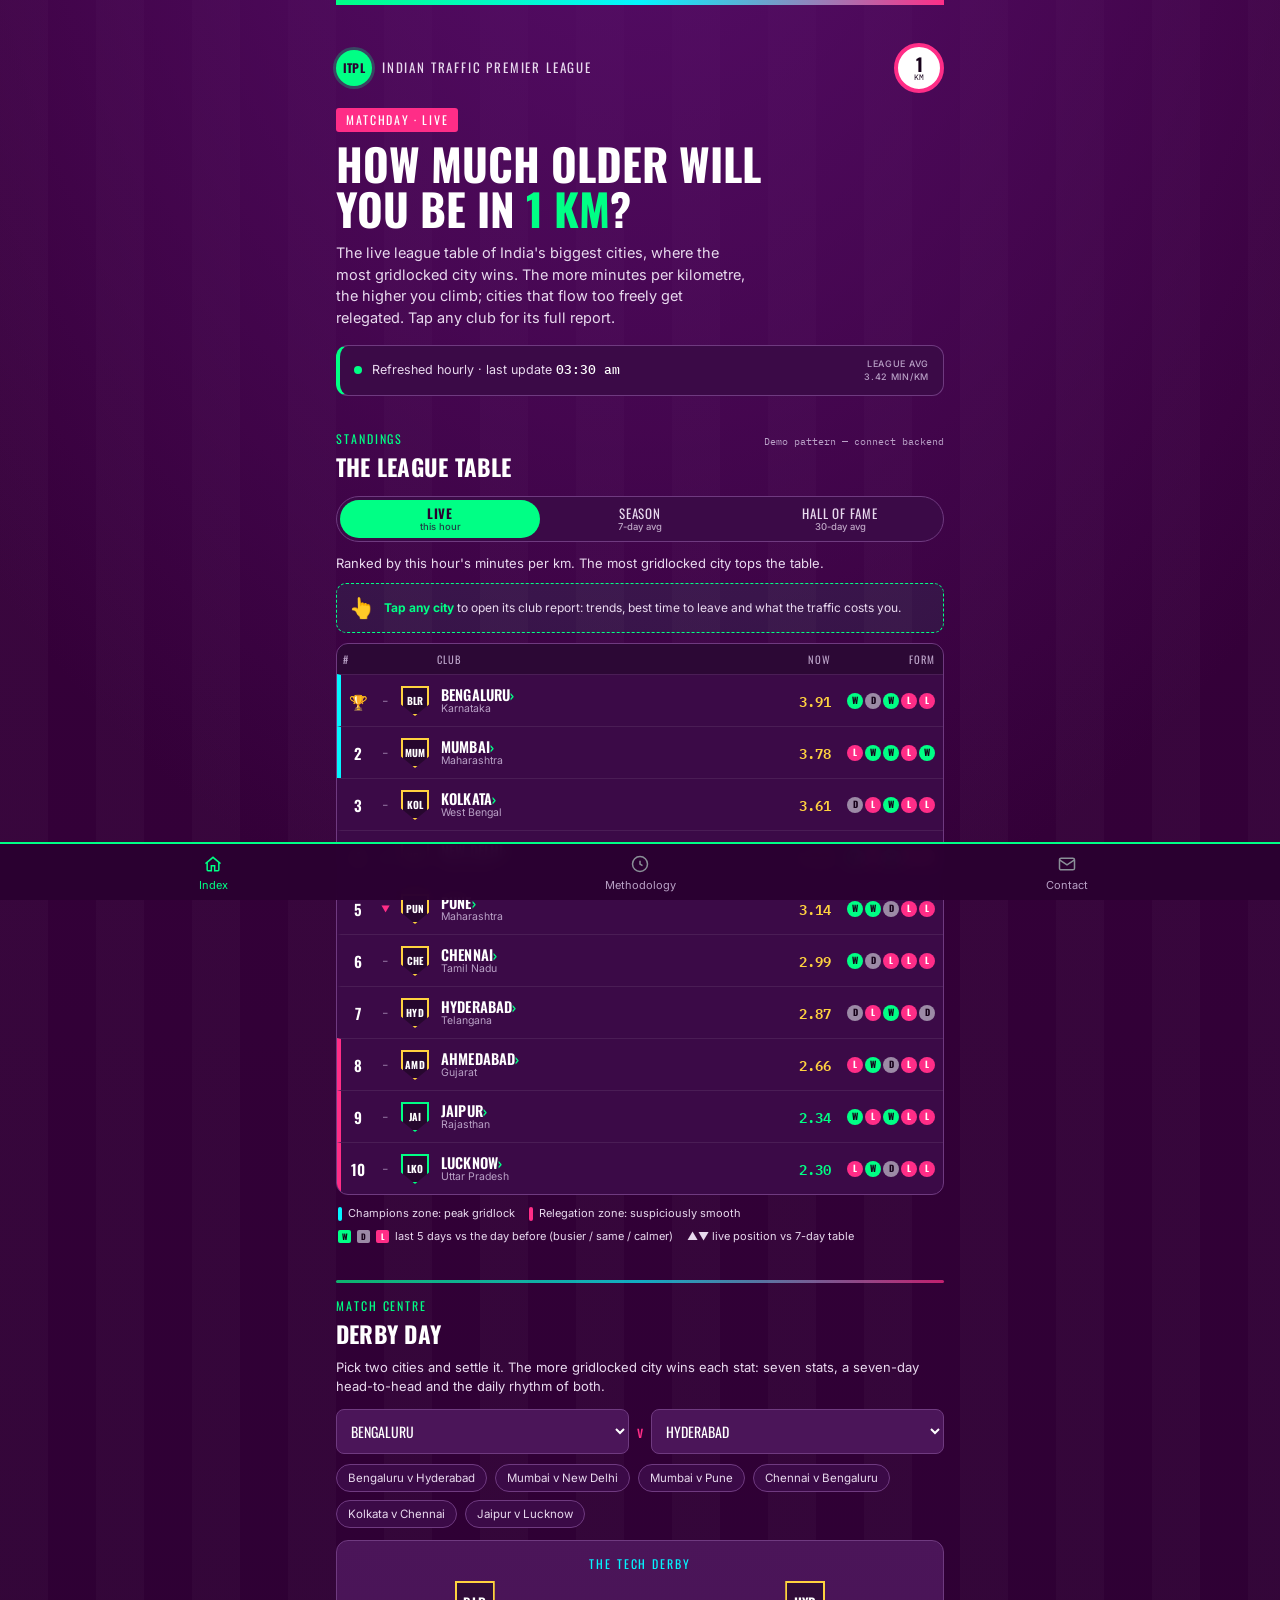
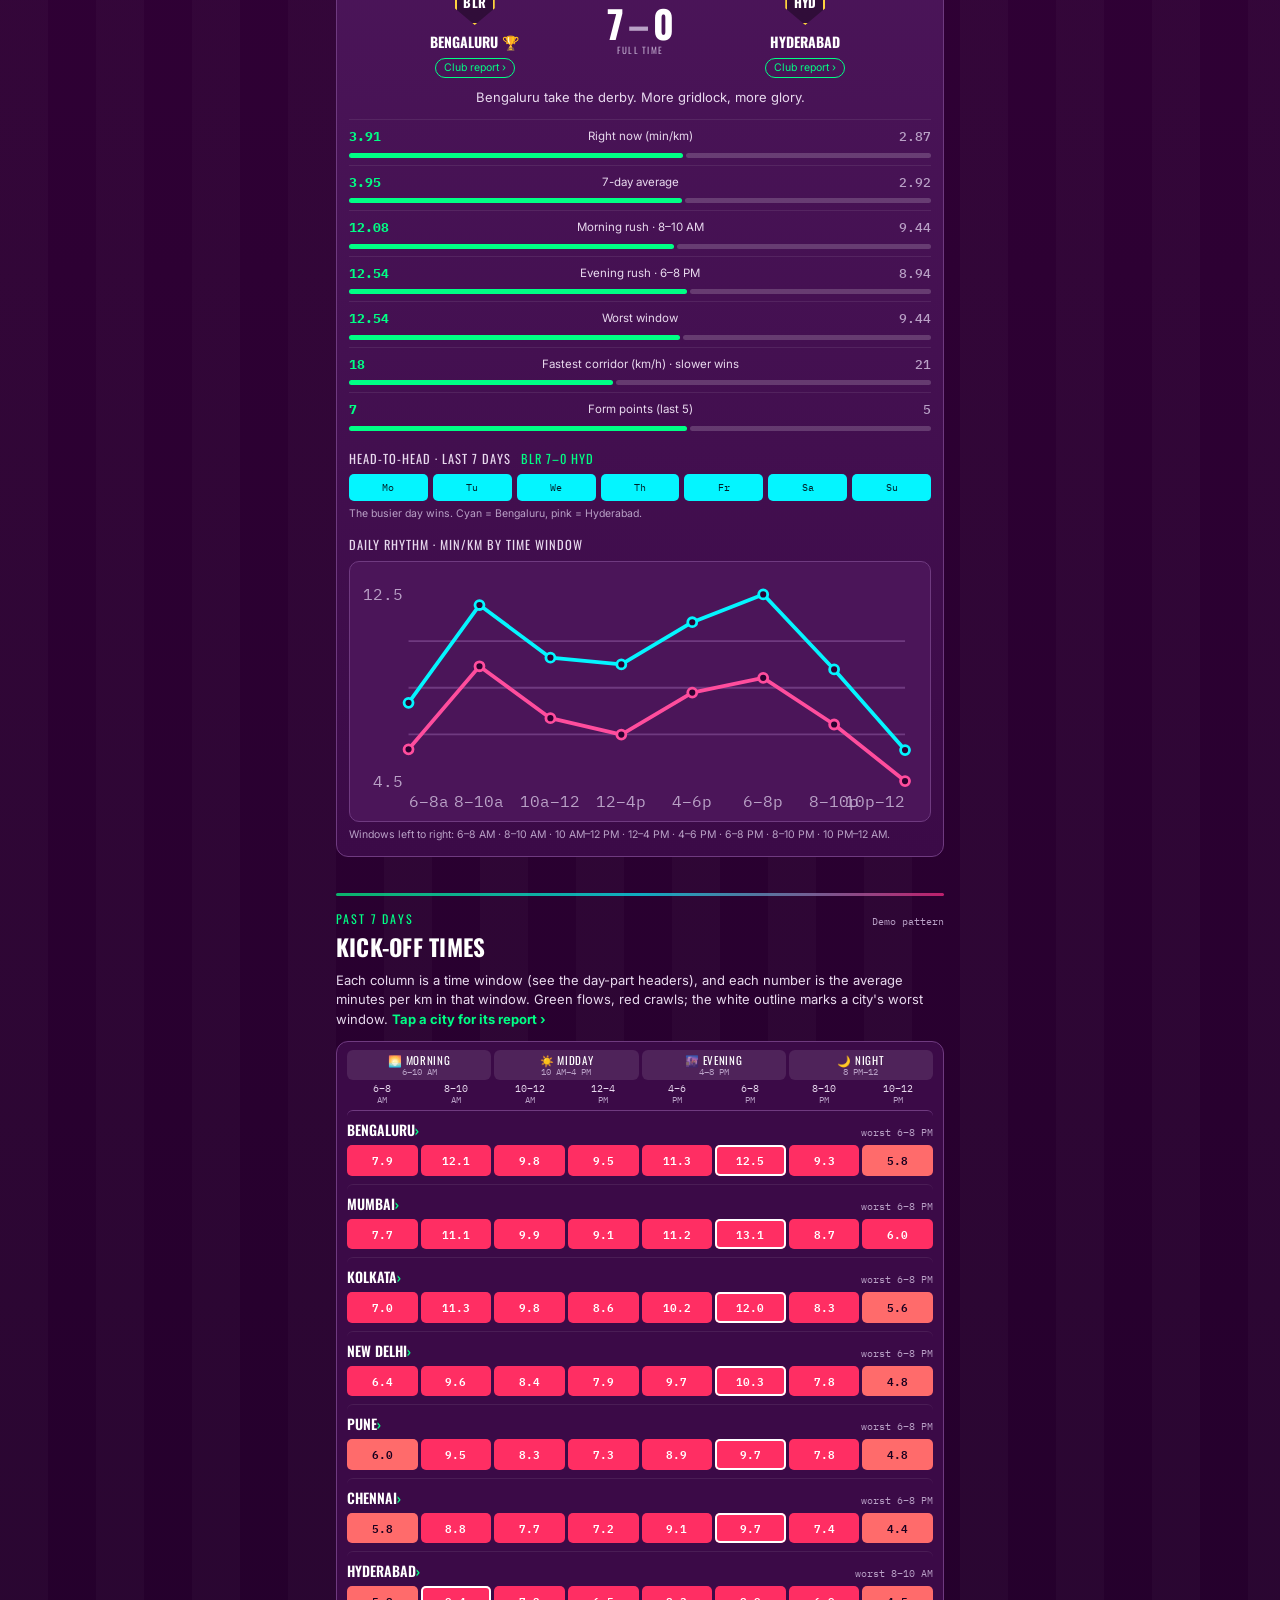
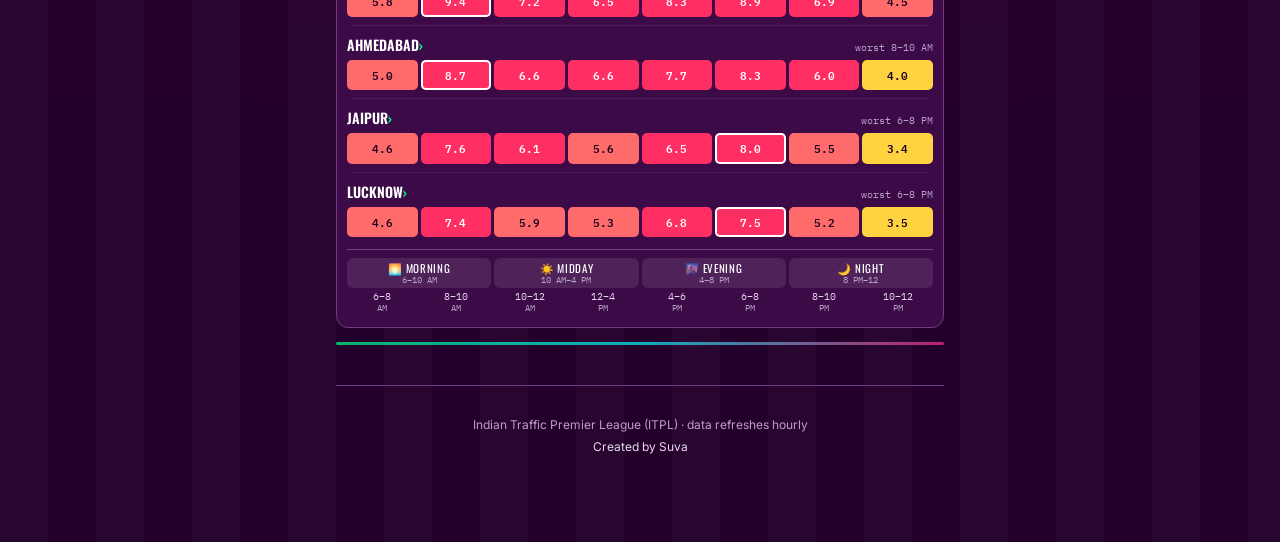
==== commit 76fb01b2: "Worst is best" ====
--- a/index.html
+++ b/index.html
@@ -4,7 +4,7 @@
 <meta charset="UTF-8">
 <meta name="viewport" content="width=device-width, initial-scale=1, viewport-fit=cover">
 <title>Indian Traffic Premier League (ITPL)</title>
-<meta name="description" content="Live traffic league table for India's biggest cities: promotion and relegation zones, form guides and city-vs-city derbies, measured in minutes per kilometre. Updated hourly.">
+<meta name="description" content="Live traffic league table for India's biggest cities, where the most gridlocked city wins: champions and relegation zones, form guides and city-vs-city derbies, in minutes per kilometre. Updated hourly.">
 <link rel="canonical" href="https://indian-traffic-premier-league.suvadipchakraborty.workers.dev/">
 
 <!-- Open Graph (WhatsApp, Slack, Facebook, LinkedIn previews) -->
@@ -43,7 +43,7 @@
         </div>
         <span class="mw">Matchday · Live</span>
         <h1 class="headline">How much older will<br>you be in <em>1&nbsp;km</em>?</h1>
-        <p class="hero-sub">The live league table of India's biggest cities. Fewest minutes per kilometre tops the table; gridlock goes down. Tap any club for its full match report.</p>
+        <p class="hero-sub">The live league table of India's biggest cities, where the most gridlocked city wins. The more minutes per kilometre, the higher you climb; cities that flow too freely get relegated. Tap any club for its full report.</p>
         <div class="live-ticker">
           <span class="live-dot" aria-hidden="true"></span>
           <span class="live-ticker-text">Refreshed hourly · last update <strong id="lastUpdated">—</strong></span>
@@ -59,17 +59,20 @@
         <span class="ranking-note" id="tableNote"></span>
       </div>
       <div class="tabs" role="tablist">
-        <button class="tab active" data-mode="live" role="tab">Live · this hour</button>
-        <button class="tab" data-mode="season" role="tab">Season · 7-day avg</button>
-      </div>
+        <button class="tab active" data-mode="live" role="tab">Live<small>this hour</small></button>
+        <button class="tab" data-mode="season" role="tab">Season<small>7-day avg</small></button>
+        <button class="tab" data-mode="month" role="tab">Hall of Fame<small>30-day avg</small></button>
+      </div>
+      <p class="ranking-sub" id="modeNote" style="margin:0 0 10px;"></p>
+      <div class="tap-hint"><span class="finger" aria-hidden="true">👆</span><span><b>Tap any city</b> to open its club report: trends, best time to leave and what the traffic costs you.</span></div>
       <div class="lt">
         <div class="lt-head"><span>#</span><span></span><span></span><span>Club</span><span id="ltCol">Now</span><span style="text-align:right">Form</span></div>
         <div id="ltBody"><div class="chart-loading">Loading table…</div></div>
       </div>
       <div class="zone-key">
-        <span><i class="zk-up"></i>Promotion zone: free-flow leaders</span>
-        <span><i class="zk-dn"></i>Relegation zone: gridlock</span>
-        <span><i class="fb fb-W">W</i><i class="fb fb-D">D</i><i class="fb fb-L">L</i> last 5 days vs the day before (calmer / same / busier)</span>
+        <span><i class="zk-up"></i>Champions zone: peak gridlock</span>
+        <span><i class="zk-dn"></i>Relegation zone: suspiciously smooth</span>
+        <span><i class="fb fb-W">W</i><i class="fb fb-D">D</i><i class="fb fb-L">L</i> last 5 days vs the day before (busier / same / calmer)</span>
         <span>▲▼ live position vs 7-day table</span>
       </div>
     </section>
@@ -79,7 +82,7 @@
       <div class="lane-divider" aria-hidden="true"></div>
       <div class="page-eyebrow" style="margin-bottom:2px;">Match centre</div>
       <h2 class="ranking-title">Derby day</h2>
-      <p class="ranking-sub">Pick two cities and settle it: seven stats, a seven-day head-to-head, and the daily rhythm of both.</p>
+      <p class="ranking-sub">Pick two cities and settle it. The more gridlocked city wins each stat: seven stats, a seven-day head-to-head and the daily rhythm of both.</p>
       <div class="dsel"><select id="dA" aria-label="Home city"></select><em>v</em><select id="dB" aria-label="Away city"></select></div>
       <div class="chips" id="derbyChips"></div>
       <div class="derby-card" id="derbyOut"><div class="chart-loading">Loading fixtures…</div></div>
@@ -92,7 +95,7 @@
         <div><div class="page-eyebrow" style="margin-bottom:2px;">Past 7 days</div><h2 class="ranking-title">Kick-off times</h2></div>
         <span class="ranking-note" id="heatmapNote"></span>
       </div>
-      <p class="ranking-sub">Average min/km by time window. Green flows, red crawls; the white outline marks each city's worst window. Tap a city for its full report.</p>
+      <p class="ranking-sub">Each column is a time window (see the day-part headers), and each number is the average minutes per km in that window. Green flows, red crawls; the white outline marks a city's worst window. <b style="color:var(--green)">Tap a city for its report ›</b></p>
       <div class="heatmap-wrap" id="heatmapView"><div class="chart-loading">Loading heatmap…</div></div>
       <div class="lane-divider" aria-hidden="true"></div>
     </section>
@@ -166,9 +169,9 @@
 
     <h3 style="font-family:var(--font-display);text-transform:uppercase;font-size:16px;margin:26px 0 4px;">How the league works</h3>
     <div class="method-body" style="margin-top:6px;">
-      <p><strong>Table:</strong> cities are ranked by minutes per kilometre, lowest first. The top 20% sit in the promotion zone, the bottom 30% in the relegation zone. The Season tab ranks by the 7-day average.</p>
-      <p><strong>Form guide:</strong> each of the last five days is compared with the day before, using that day's latest reading. W = index fell by more than 3% (calmer), L = rose by more than 3% (busier), D = within 3%. Win = 3 pts, draw = 1.</p>
-      <p><strong>Derby:</strong> whichever city has the lower index wins each stat; the scoreline is stats won. Head-to-head compares the last seven daily readings.</p>
+      <p><strong>Table:</strong> cities are ranked by minutes per kilometre, highest first, because in this league the most gridlocked city wins. The top 20% sit in the champions zone; the bottom 30% are relegated for being suspiciously smooth. <em>Live</em> uses this hour's reading, <em>Season</em> the 7-day average and <em>Hall of Fame</em> the 30-day average.</p>
+      <p><strong>Form guide:</strong> each of the last five days is compared with the day before, using that day's latest reading. W = index rose by more than 3% (busier: gridlock gains), L = fell by more than 3% (calmer), D = within 3%. Win = 3 pts, draw = 1.</p>
+      <p><strong>Derby:</strong> whichever city is more congested wins each stat (except top corridor speed, where the slower city wins); the scoreline is stats won. Head-to-head compares the last seven daily readings, and the busier day wins.</p>
     </div>
 
     <div class="caveat-box">
--- a/css/style.css
+++ b/css/style.css
@@ -161,3 +161,25 @@
 @media (min-width:480px) { h1.headline { font-size:44px; } .lt-head, .lt-row { grid-template-columns:22px 16px 32px minmax(0,1fr) 52px 96px; gap:8px; } .fb { width:16px; height:16px; } }
 @media (max-width:360px) { .lt-head, .lt-row { grid-template-columns:18px 12px 28px minmax(0,1fr) 40px 78px; gap:4px; } .fb { width:13px; height:13px; font-size:8px; } .form { gap:2px; } h1.headline { font-size:31px; } .cl-big { font-size:40px; } }
 .brand-row a { display:flex; align-items:center; gap:10px; text-decoration:none; color:inherit; flex:1; min-width:0; }
+
+/* ---- v3.1: gridlock-wins league, clickable cues, day-part heatmap headers, 3 tabs ---- */
+.z-up { border-left-color:var(--cyan); } .zk-up { background:var(--cyan); }
+.posbox.z-up { border-color:var(--cyan); } .posbox.z-up em { color:var(--cyan); }
+.tab { line-height:1.1; padding:6px 2px; } .tab small { display:block; font-family:var(--font-body); font-size:9.5px; letter-spacing:0; text-transform:none; font-weight:500; opacity:.75; margin-top:1px; }
+.tap-hint { display:flex; align-items:center; gap:10px; margin:0 0 10px; padding:9px 12px; border:1px dashed var(--green); border-radius:10px; background:rgba(0,255,133,.07); font-size:12px; color:var(--ink-dim); } .tap-hint b { color:var(--green); }
+.tap-hint .finger { font-size:20px; display:inline-block; animation:tap 1.8s ease-in-out infinite; }
+@keyframes tap { 0%,100% { transform:translateY(0); } 50% { transform:translateY(-4px); } }
+@keyframes nudge { 0%,100% { transform:translateX(0); } 50% { transform:translateX(4px); } }
+.lt-name b::after, .hm-name b::after { content:" ›"; color:var(--green); font-weight:700; display:inline-block; }
+.lt-row:first-child .lt-name b::after { animation:nudge 1.6s ease-in-out infinite; }
+.lt-row:hover .lt-name b, .hm-row:hover .hm-name b { text-decoration:underline; text-decoration-color:var(--green); text-underline-offset:3px; }
+.lt-row:active, .hm-row:active { background:rgba(0,255,133,.12); }
+.hm-row { border-radius:6px; } .hm-row:hover { background:rgba(255,255,255,.05); }
+.side .go { font-style:normal; font-size:10.5px; color:var(--green); border:1px solid var(--green); border-radius:999px; padding:1px 8px; }
+.hm-legend { padding:2px 0 6px; } .hm-legend + .hm-row { border-top:1px solid var(--line); } .hm-row + .hm-legend { border-top:1px solid var(--line); margin-top:4px; padding-top:8px; }
+.hm-parts { display:grid; grid-template-columns:repeat(4,minmax(0,1fr)); gap:3px; margin-bottom:4px; }
+.hm-parts span { text-align:center; font-family:var(--font-display); font-size:11px; letter-spacing:.06em; text-transform:uppercase; color:#fff; background:rgba(255,255,255,.1); border-radius:6px; padding:4px 0 3px; line-height:1.15; }
+.hm-parts em { font-style:normal; margin-right:3px; } .hm-parts small { display:block; font-family:var(--font-mono); font-size:8.5px; letter-spacing:0; text-transform:none; color:var(--muted); }
+.hm-ranges i { font-style:normal; text-align:center; font-family:var(--font-mono); font-size:9.5px; line-height:1.15; color:var(--ink-dim); } .hm-ranges small { display:block; font-size:8.5px; color:var(--muted); }
+.rb small { line-height:1.15; font-size:9px; }
+@media (max-width:360px) { .tab { font-size:12px; } .tap-hint { font-size:11.5px; } }
